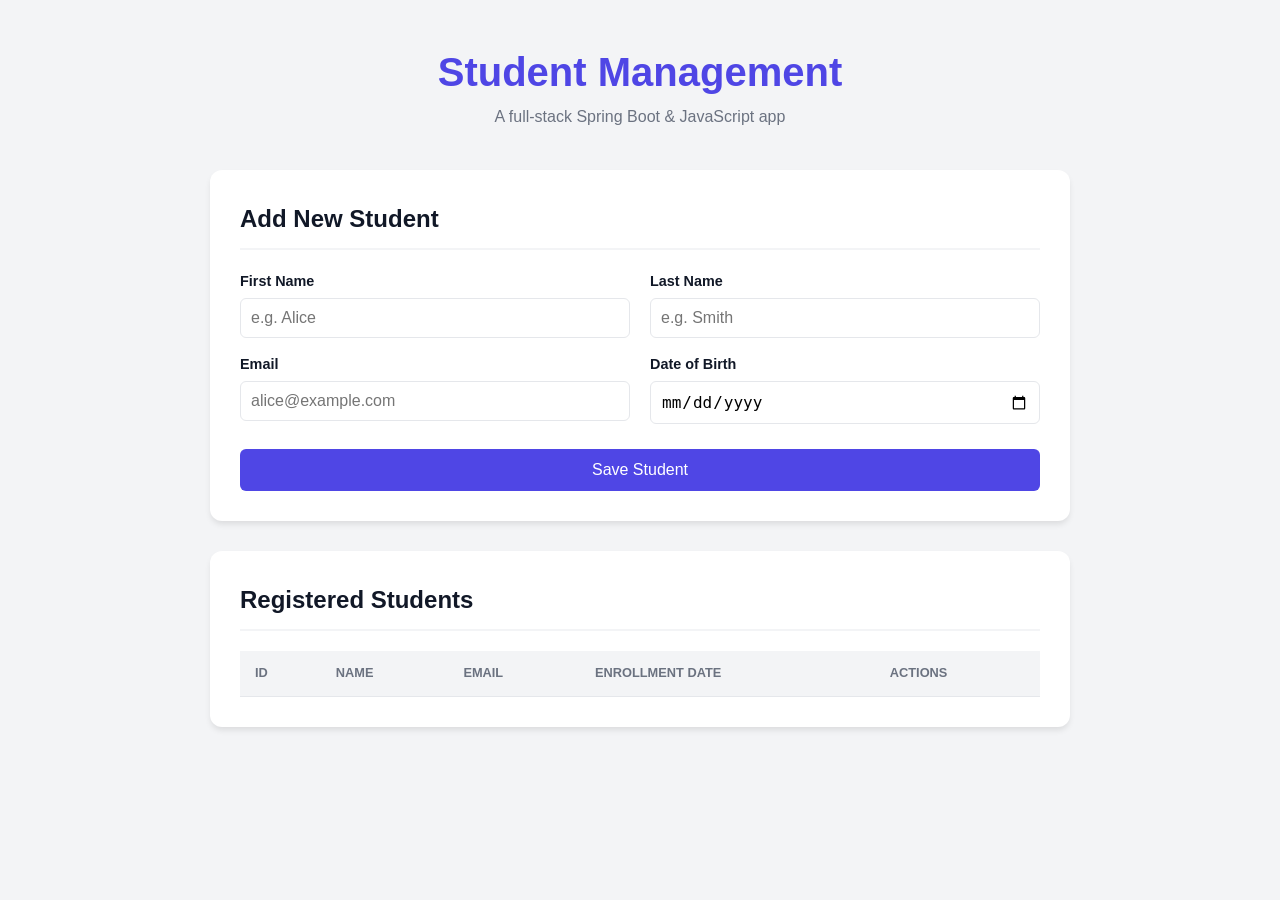
==== student-management/src/main/resources/static/index.html @ a3ceb311 "Initial commit: Student Management System with Spring Boot and MySQL" ====
<!DOCTYPE html>
<html lang="en">
<head>
    <meta charset="UTF-8">
    <meta name="viewport" content="width=device-width, initial-scale=1.0">
    <title>Student Management System</title>
    <link rel="stylesheet" href="style.css">
</head>
<body>

    <div class="container">
        <header>
            <h1>Student Management</h1>
            <p>A full-stack Spring Boot & JavaScript app</p>
        </header>

        <!-- Form Section -->
        <section class="card">
            <h2>Add New Student</h2>
            
            <!-- Error Box -->
            <div id="error-box" class="error-box hidden"></div>
            
            <form id="student-form">
                <div class="form-row">
                    <div class="form-group">
                        <label for="firstName">First Name</label>
                        <input type="text" id="firstName" placeholder="e.g. Alice">
                    </div>
                    <div class="form-group">
                        <label for="lastName">Last Name</label>
                        <input type="text" id="lastName" placeholder="e.g. Smith">
                    </div>
                </div>
                <div class="form-row">
                    <div class="form-group">
                        <label for="email">Email</label>
                        <input type="email" id="email" placeholder="alice@example.com">
                    </div>
                    <div class="form-group">
                        <label for="dateOfBirth">Date of Birth</label>
                        <input type="date" id="dateOfBirth">
                    </div>
                </div>
                <button type="submit" class="btn-primary">Save Student</button>
            </form>
        </section>

        <!-- Table Section -->
        <section class="card">
            <h2>Registered Students</h2>
            <table>
                <thead>
                    <tr>
                        <th>ID</th>
                        <th>Name</th>
                        <th>Email</th>
                        <th>Enrollment Date</th>
                        <th>Actions</th>
                    </tr>
                </thead>
                <tbody id="student-list">
                    <!-- Data will be inserted here by app.js -->
                </tbody>
            </table>
        </section>
    </div>

    <script src="app.js"></script>
</body>
</html>
---- student-management/src/main/resources/static/style.css ----
:root {
    --primary: #4F46E5;
    --primary-hover: #4338CA;
    --bg-color: #F3F4F6;
    --card-bg: #FFFFFF;
    --text-main: #111827;
    --text-muted: #6B7280;
    --border: #E5E7EB;
    --danger: #EF4444;
    --danger-hover: #DC2626;
}

* {
    box-sizing: border-box;
    margin: 0;
    padding: 0;
}

body {
    font-family: 'Segoe UI', Tahoma, Geneva, Verdana, sans-serif;
    background-color: var(--bg-color);
    color: var(--text-main);
    line-height: 1.6;
}

.container {
    max-width: 900px;
    margin: 40px auto;
    padding: 0 20px;
}

header {
    text-align: center;
    margin-bottom: 40px;
}

header h1 {
    color: var(--primary);
    font-size: 2.5rem;
}

header p {
    color: var(--text-muted);
}

.card {
    background: var(--card-bg);
    padding: 30px;
    border-radius: 12px;
    box-shadow: 0 4px 6px -1px rgba(0, 0, 0, 0.1);
    margin-bottom: 30px;
}

.card h2 {
    margin-bottom: 20px;
    font-size: 1.5rem;
    border-bottom: 2px solid var(--bg-color);
    padding-bottom: 10px;
}

.form-row {
    display: flex;
    gap: 20px;
    margin-bottom: 15px;
}

.form-group {
    flex: 1;
    display: flex;
    flex-direction: column;
}

.form-group label {
    font-size: 0.9rem;
    font-weight: 600;
    margin-bottom: 5px;
}

.form-group input {
    padding: 10px;
    border: 1px solid var(--border);
    border-radius: 6px;
    font-size: 1rem;
    outline: none;
    transition: border-color 0.2s;
}

.form-group input:focus {
    border-color: var(--primary);
}

.btn-primary {
    background-color: var(--primary);
    color: white;
    border: none;
    padding: 12px 24px;
    border-radius: 6px;
    font-size: 1rem;
    cursor: pointer;
    transition: background 0.2s;
    width: 100%;
    margin-top: 10px;
}

.btn-primary:hover {
    background-color: var(--primary-hover);
}

table {
    width: 100%;
    border-collapse: collapse;
}

th, td {
    padding: 12px 15px;
    text-align: left;
    border-bottom: 1px solid var(--border);
}

th {
    background-color: var(--bg-color);
    font-weight: 600;
    color: var(--text-muted);
    text-transform: uppercase;
    font-size: 0.8rem;
}

.btn-delete {
    background-color: var(--danger);
    color: white;
    border: none;
    padding: 6px 12px;
    border-radius: 4px;
    cursor: pointer;
    font-size: 0.85rem;
    transition: background 0.2s;
}

.btn-delete:hover {
    background-color: var(--danger-hover);
}

.error-box {
    background-color: #FEE2E2;
    border-left: 4px solid var(--danger);
    color: var(--danger);
    padding: 15px;
    border-radius: 6px;
    margin-bottom: 20px;
}

.error-box ul {
    margin-left: 20px;
}

.hidden {
    display: none;
}
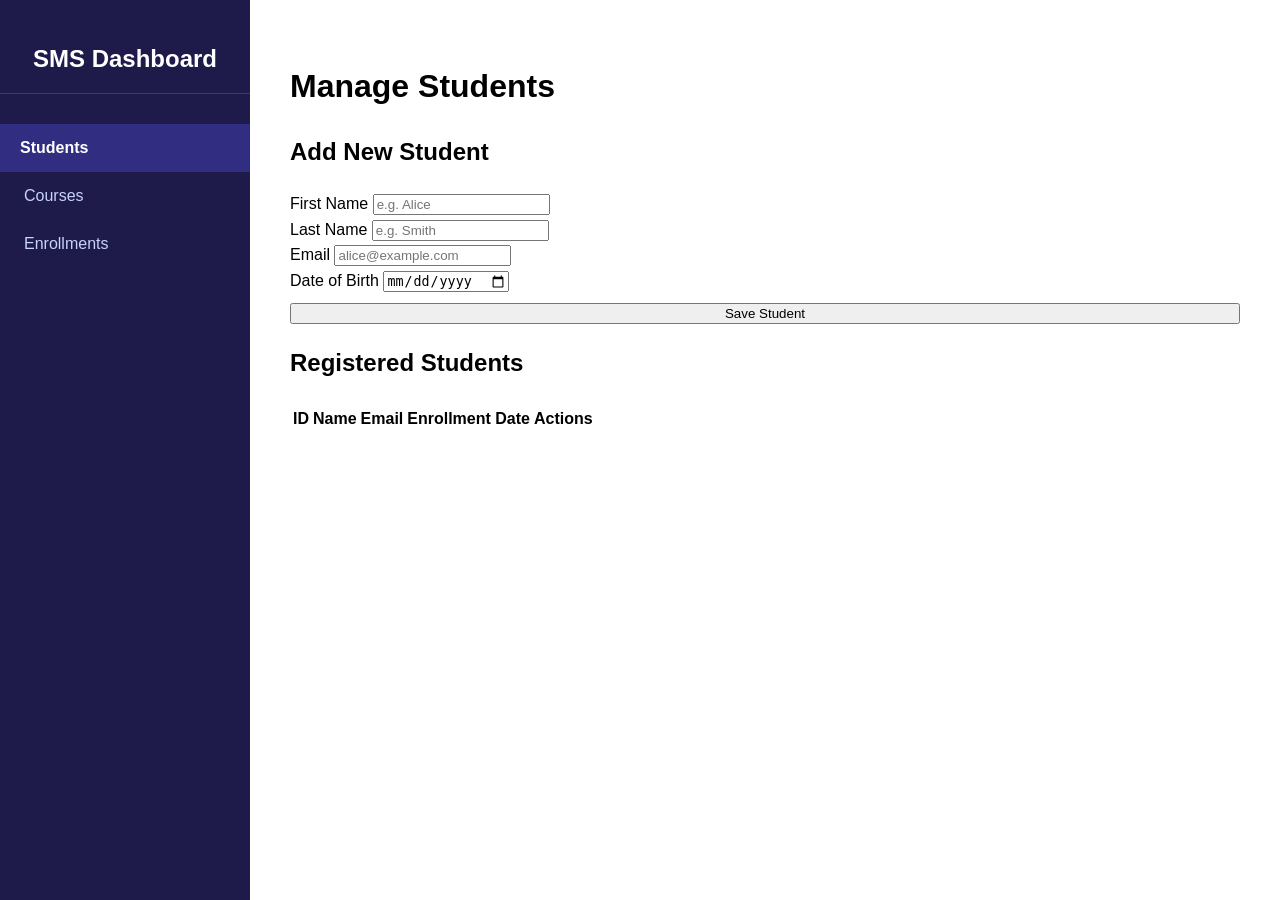
==== commit 1d4c7026: "Updated Student managment system" ====
--- a/student-management/src/main/resources/static/index.html
+++ b/student-management/src/main/resources/static/index.html
@@ -8,62 +8,157 @@
 </head>
 <body>
 
-    <div class="container">
-        <header>
-            <h1>Student Management</h1>
-            <p>A full-stack Spring Boot & JavaScript app</p>
-        </header>
+    <div class="app-layout">
+        <!-- Sidebar Navigation -->
+        <nav class="sidebar">
+            <h2>SMS Dashboard</h2>
+            <button class="nav-btn active" onclick="showPage('students-page', this)">Students</button>
+            <button class="nav-btn" onclick="showPage('courses-page', this)">Courses</button>
+            <button class="nav-btn" onclick="showPage('enrollments-page', this)">Enrollments</button>
+        </nav>
 
-        <!-- Form Section -->
-        <section class="card">
-            <h2>Add New Student</h2>
+        <!-- Main Content Area -->
+        <main class="content">
             
-            <!-- Error Box -->
-            <div id="error-box" class="error-box hidden"></div>
-            
-            <form id="student-form">
-                <div class="form-row">
-                    <div class="form-group">
-                        <label for="firstName">First Name</label>
-                        <input type="text" id="firstName" placeholder="e.g. Alice">
-                    </div>
-                    <div class="form-group">
-                        <label for="lastName">Last Name</label>
-                        <input type="text" id="lastName" placeholder="e.g. Smith">
-                    </div>
-                </div>
-                <div class="form-row">
-                    <div class="form-group">
-                        <label for="email">Email</label>
-                        <input type="email" id="email" placeholder="alice@example.com">
-                    </div>
-                    <div class="form-group">
-                        <label for="dateOfBirth">Date of Birth</label>
-                        <input type="date" id="dateOfBirth">
-                    </div>
-                </div>
-                <button type="submit" class="btn-primary">Save Student</button>
-            </form>
-        </section>
+            <!-- STUDENTS PAGE -->
+            <div id="students-page" class="page-section">
+                <h1>Manage Students</h1>
+                
+                <section class="card">
+                    <h2>Add New Student</h2>
+                    <div id="error-box" class="error-box hidden"></div>
+                    <form id="student-form">
+                        <div class="form-row">
+                            <div class="form-group">
+                                <label for="firstName">First Name</label>
+                                <input type="text" id="firstName" placeholder="e.g. Alice">
+                            </div>
+                            <div class="form-group">
+                                <label for="lastName">Last Name</label>
+                                <input type="text" id="lastName" placeholder="e.g. Smith">
+                            </div>
+                        </div>
+                        <div class="form-row">
+                            <div class="form-group">
+                                <label for="email">Email</label>
+                                <input type="email" id="email" placeholder="alice@example.com">
+                            </div>
+                            <div class="form-group">
+                                <label for="dateOfBirth">Date of Birth</label>
+                                <input type="date" id="dateOfBirth">
+                            </div>
+                        </div>
+                        <div style="display: flex; gap: 10px; margin-top: 10px;">
+                            <button type="submit" id="submit-btn" class="btn-primary" style="flex: 2;">Save Student</button>
+                            <button type="button" id="cancel-btn" class="btn-delete" style="flex: 1; display: none;" onclick="resetForm()">Cancel</button>
+                        </div>
+                    </form>
+                </section>
 
-        <!-- Table Section -->
-        <section class="card">
-            <h2>Registered Students</h2>
-            <table>
-                <thead>
-                    <tr>
-                        <th>ID</th>
-                        <th>Name</th>
-                        <th>Email</th>
-                        <th>Enrollment Date</th>
-                        <th>Actions</th>
-                    </tr>
-                </thead>
-                <tbody id="student-list">
-                    <!-- Data will be inserted here by app.js -->
-                </tbody>
-            </table>
-        </section>
+                <section class="card">
+                    <h2>Registered Students</h2>
+                    <table>
+                        <thead>
+                            <tr>
+                                <th>ID</th>
+                                <th>Name</th>
+                                <th>Email</th>
+                                <th>Enrollment Date</th>
+                                <th>Actions</th>
+                            </tr>
+                        </thead>
+                        <tbody id="student-list"></tbody>
+                    </table>
+                </section>
+            </div>
+
+            <!-- COURSES PAGE -->
+            <div id="courses-page" class="page-section hidden">
+                <h1>Manage Courses</h1>
+                
+                <section class="card">
+                    <h2>Add New Course</h2>
+                    <div id="course-error-box" class="error-box hidden"></div>
+                    <form id="course-form">
+                        <div class="form-row">
+                            <div class="form-group">
+                                <label for="courseCode">Course Code</label>
+                                <input type="text" id="courseCode" placeholder="e.g. CS101">
+                            </div>
+                            <div class="form-group">
+                                <label for="courseTitle">Course Title</label>
+                                <input type="text" id="courseTitle" placeholder="e.g. Intro to Programming">
+                            </div>
+                            <div class="form-group">
+                                <label for="courseCredits">Credits</label>
+                                <input type="number" id="courseCredits" placeholder="e.g. 3" min="1">
+                            </div>
+                        </div>
+                        <button type="submit" class="btn-primary">Add Course</button>
+                    </form>
+                </section>
+
+                <section class="card">
+                    <h2>Available Courses</h2>
+                    <table>
+                        <thead>
+                            <tr>
+                                <th>ID</th>
+                                <th>Code</th>
+                                <th>Title</th>
+                                <th>Credits</th>
+                                <th>Actions</th>
+                            </tr>
+                        </thead>
+                        <tbody id="course-list"></tbody>
+                    </table>
+                </section>
+            </div>
+
+            <!-- ENROLLMENTS PAGE -->
+            <div id="enrollments-page" class="page-section hidden">
+                <h1>Manage Enrollments</h1>
+                
+                <section class="card">
+                    <h2>Enroll Student in Course</h2>
+                    <div id="enrollment-error-box" class="error-box hidden"></div>
+                    <form id="enrollment-form">
+                        <div class="form-row">
+                            <div class="form-group">
+                                <label for="enrollStudent">Select Student</label>
+                                <select id="enrollStudent" required>
+                                    <option value="">-- Choose a Student --</option>
+                                </select>
+                            </div>
+                            <div class="form-group">
+                                <label for="enrollCourse">Select Course</label>
+                                <select id="enrollCourse" required>
+                                    <option value="">-- Choose a Course --</option>
+                                </select>
+                            </div>
+                        </div>
+                        <button type="submit" class="btn-primary">Enroll Student</button>
+                    </form>
+                </section>
+
+                <section class="card">
+                    <h2>Current Enrollments</h2>
+                    <table>
+                        <thead>
+                            <tr>
+                                <th>ID</th>
+                                <th>Student Name</th>
+                                <th>Course</th>
+                                <th>Enrollment Date</th>
+                                <th>Actions</th>
+                            </tr>
+                        </thead>
+                        <tbody id="enrollment-list"></tbody>
+                    </table>
+                </section>
+            </div>
+
+        </main>
     </div>
 
     <script src="app.js"></script>
--- a/student-management/src/main/resources/static/style.css
+++ b/student-management/src/main/resources/static/style.css
@@ -1,158 +1,73 @@
-:root {
-    --primary: #4F46E5;
-    --primary-hover: #4338CA;
-    --bg-color: #F3F4F6;
-    --card-bg: #FFFFFF;
-    --text-main: #111827;
-    --text-muted: #6B7280;
-    --border: #E5E7EB;
-    --danger: #EF4444;
-    --danger-hover: #DC2626;
-}
-
-* {
-    box-sizing: border-box;
-    margin: 0;
-    padding: 0;
-}
-
+/* --- NEW DASHBOARD LAYOUT --- */
 body {
     font-family: 'Segoe UI', Tahoma, Geneva, Verdana, sans-serif;
     background-color: var(--bg-color);
     color: var(--text-main);
     line-height: 1.6;
+    margin: 0;
+    padding: 0;
 }
 
-.container {
-    max-width: 900px;
-    margin: 40px auto;
-    padding: 0 20px;
+.app-layout {
+    display: flex;
+    min-height: 100vh;
 }
 
-header {
-    text-align: center;
-    margin-bottom: 40px;
-}
-
-header h1 {
-    color: var(--primary);
-    font-size: 2.5rem;
-}
-
-header p {
-    color: var(--text-muted);
-}
-
-.card {
-    background: var(--card-bg);
-    padding: 30px;
-    border-radius: 12px;
-    box-shadow: 0 4px 6px -1px rgba(0, 0, 0, 0.1);
-    margin-bottom: 30px;
-}
-
-.card h2 {
-    margin-bottom: 20px;
-    font-size: 1.5rem;
-    border-bottom: 2px solid var(--bg-color);
-    padding-bottom: 10px;
-}
-
-.form-row {
-    display: flex;
-    gap: 20px;
-    margin-bottom: 15px;
-}
-
-.form-group {
-    flex: 1;
+.sidebar {
+    width: 250px;
+    background-color: #1E1B4B; /* Dark indigo */
+    color: white;
+    padding: 20px 0;
     display: flex;
     flex-direction: column;
 }
 
-.form-group label {
-    font-size: 0.9rem;
-    font-weight: 600;
-    margin-bottom: 5px;
+.sidebar h2 {
+    text-align: center;
+    margin-bottom: 30px;
+    font-size: 1.5rem;
+    color: white;
+    border-bottom: 1px solid #3730A3;
+    padding-bottom: 15px;
 }
 
-.form-group input {
-    padding: 10px;
-    border: 1px solid var(--border);
-    border-radius: 6px;
+.nav-btn {
+    background: none;
+    border: none;
+    color: #C7D2FE;
+    padding: 15px 20px;
+    text-align: left;
     font-size: 1rem;
-    outline: none;
-    transition: border-color 0.2s;
+    cursor: pointer;
+    transition: all 0.2s;
+    border-left: 4px solid transparent;
 }
 
-.form-group input:focus {
-    border-color: var(--primary);
+.nav-btn:hover {
+    background-color: #312E81;
+    color: white;
 }
 
-.btn-primary {
-    background-color: var(--primary);
+.nav-btn.active {
+    background-color: #312E81;
     color: white;
-    border: none;
-    padding: 12px 24px;
-    border-radius: 6px;
-    font-size: 1rem;
-    cursor: pointer;
-    transition: background 0.2s;
-    width: 100%;
-    margin-top: 10px;
+    border-left: 4px solid var(--primary);
+    font-weight: bold;
 }
 
-.btn-primary:hover {
-    background-color: var(--primary-hover);
+.content {
+    flex: 1;
+    padding: 40px;
+    max-width: 1000px;
 }
 
-table {
-    width: 100%;
-    border-collapse: collapse;
-}
-
-th, td {
-    padding: 12px 15px;
-    text-align: left;
-    border-bottom: 1px solid var(--border);
-}
-
-th {
-    background-color: var(--bg-color);
-    font-weight: 600;
-    color: var(--text-muted);
-    text-transform: uppercase;
-    font-size: 0.8rem;
-}
-
-.btn-delete {
-    background-color: var(--danger);
-    color: white;
-    border: none;
-    padding: 6px 12px;
-    border-radius: 4px;
-    cursor: pointer;
-    font-size: 0.85rem;
-    transition: background 0.2s;
-}
-
-.btn-delete:hover {
-    background-color: var(--danger-hover);
-}
-
-.error-box {
-    background-color: #FEE2E2;
-    border-left: 4px solid var(--danger);
-    color: var(--danger);
-    padding: 15px;
-    border-radius: 6px;
+.page-section h1 {
+    color: var(--primary);
     margin-bottom: 20px;
 }
 
-.error-box ul {
-    margin-left: 20px;
+.hidden {
+    display: none !important;
 }
 
-.hidden {
-    display: none;
-}+/* Keep your existing .card, .form-row, table, etc. below this */
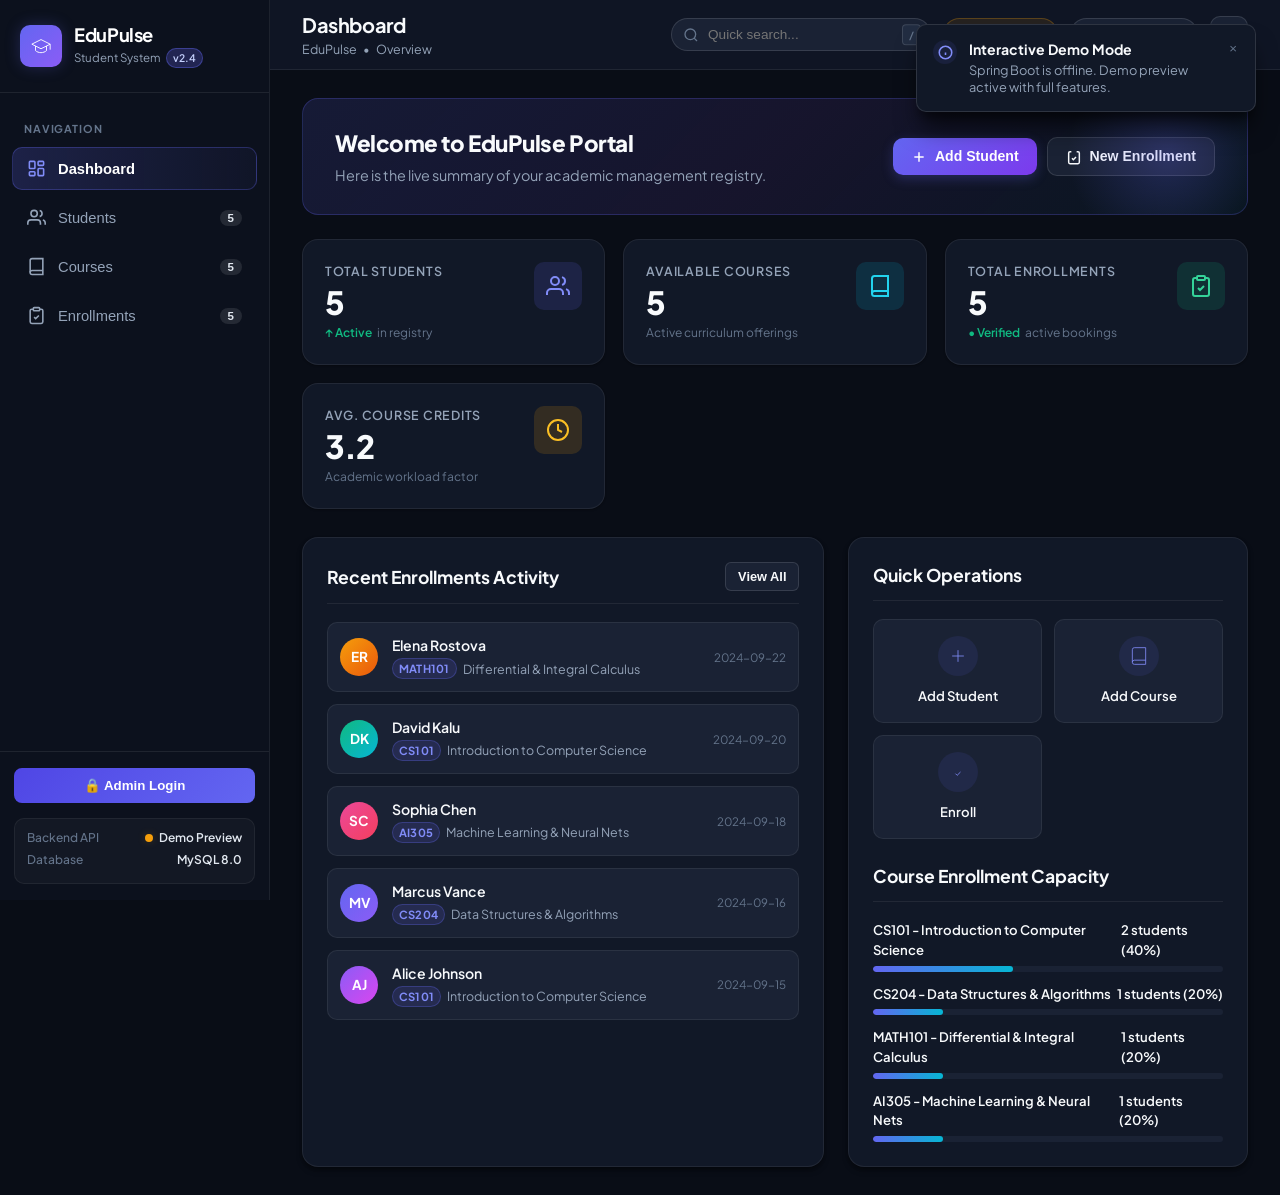
==== commit e7854e26: "admin" ====
--- a/student-management/src/main/resources/static/index.html
+++ b/student-management/src/main/resources/static/index.html
@@ -1,166 +1,682 @@
 <!DOCTYPE html>
-<html lang="en">
+<html lang="en" data-theme="dark">
 <head>
     <meta charset="UTF-8">
     <meta name="viewport" content="width=device-width, initial-scale=1.0">
-    <title>Student Management System</title>
+    <title>EduPulse | Modern Student Management Dashboard</title>
+    <meta name="description" content="A comprehensive, interactive student, course, and enrollment management system with real-time analytics, filtering, and responsive design.">
+    <link rel="preconnect" href="https://fonts.googleapis.com">
+    <link rel="preconnect" href="https://fonts.gstatic.com" crossorigin>
+    <link href="https://fonts.googleapis.com/css2?family=Plus+Jakarta+Sans:wght@400;500;600;700;800&display=swap" rel="stylesheet">
     <link rel="stylesheet" href="style.css">
 </head>
 <body>
 
     <div class="app-layout">
+        <div id="sidebar-overlay" class="sidebar-overlay" onclick="toggleMobileSidebar(false)"></div>
+
         <!-- Sidebar Navigation -->
-        <nav class="sidebar">
-            <h2>SMS Dashboard</h2>
-            <button class="nav-btn active" onclick="showPage('students-page', this)">Students</button>
-            <button class="nav-btn" onclick="showPage('courses-page', this)">Courses</button>
-            <button class="nav-btn" onclick="showPage('enrollments-page', this)">Enrollments</button>
-        </nav>
-
-        <!-- Main Content Area -->
-        <main class="content">
-            
-            <!-- STUDENTS PAGE -->
-            <div id="students-page" class="page-section">
-                <h1>Manage Students</h1>
+        <aside class="sidebar" id="app-sidebar">
+            <div class="sidebar-header">
+                <div class="brand-icon-wrapper">
+                    <svg viewBox="0 0 24 24" fill="none" stroke="currentColor">
+                        <path d="M22 10v6M2 10l10-5 10 5-10 5z"/>
+                        <path d="M6 12v5c3 3 9 3 12 0v-5"/>
+                    </svg>
+                </div>
+                <div class="brand-details">
+                    <span class="brand-title">EduPulse</span>
+                    <span class="brand-subtitle">
+                        Student System
+                        <span class="version-pill">v2.4</span>
+                    </span>
+                </div>
+            </div>
+
+            <nav class="sidebar-nav">
+                <span class="nav-section-title">Navigation</span>
                 
-                <section class="card">
-                    <h2>Add New Student</h2>
-                    <div id="error-box" class="error-box hidden"></div>
-                    <form id="student-form">
-                        <div class="form-row">
-                            <div class="form-group">
-                                <label for="firstName">First Name</label>
-                                <input type="text" id="firstName" placeholder="e.g. Alice">
-                            </div>
-                            <div class="form-group">
-                                <label for="lastName">Last Name</label>
-                                <input type="text" id="lastName" placeholder="e.g. Smith">
-                            </div>
-                        </div>
-                        <div class="form-row">
-                            <div class="form-group">
-                                <label for="email">Email</label>
-                                <input type="email" id="email" placeholder="alice@example.com">
-                            </div>
-                            <div class="form-group">
-                                <label for="dateOfBirth">Date of Birth</label>
-                                <input type="date" id="dateOfBirth">
-                            </div>
-                        </div>
-                        <div style="display: flex; gap: 10px; margin-top: 10px;">
-                            <button type="submit" id="submit-btn" class="btn-primary" style="flex: 2;">Save Student</button>
-                            <button type="button" id="cancel-btn" class="btn-delete" style="flex: 1; display: none;" onclick="resetForm()">Cancel</button>
-                        </div>
-                    </form>
+                <button class="nav-btn active" id="nav-dashboard-btn" onclick="navigateTo('dashboard-page', this)">
+                    <svg viewBox="0 0 24 24" fill="none" stroke="currentColor">
+                        <rect x="3" y="3" width="7" height="9" rx="1"/>
+                        <rect x="14" y="3" width="7" height="5" rx="1"/>
+                        <rect x="14" y="12" width="7" height="9" rx="1"/>
+                        <rect x="3" y="16" width="7" height="5" rx="1"/>
+                    </svg>
+                    <span>Dashboard</span>
+                </button>
+
+                <button class="nav-btn" id="nav-students-btn" onclick="navigateTo('students-page', this)">
+                    <svg viewBox="0 0 24 24" fill="none" stroke="currentColor">
+                        <path d="M17 21v-2a4 4 0 0 0-4-4H5a4 4 0 0 0-4 4v2"/>
+                        <circle cx="9" cy="7" r="4"/>
+                        <path d="M23 21v-2a4 4 0 0 0-3-3.87"/>
+                        <path d="M16 3.13a4 4 0 0 1 0 7.75"/>
+                    </svg>
+                    <span>Students</span>
+                    <span class="nav-badge" id="nav-student-count">0</span>
+                </button>
+
+                <button class="nav-btn" id="nav-courses-btn" onclick="navigateTo('courses-page', this)">
+                    <svg viewBox="0 0 24 24" fill="none" stroke="currentColor">
+                        <path d="M4 19.5A2.5 2.5 0 0 1 6.5 17H20"/>
+                        <path d="M6.5 2H20v20H6.5A2.5 2.5 0 0 1 4 19.5v-15A2.5 2.5 0 0 1 6.5 2z"/>
+                    </svg>
+                    <span>Courses</span>
+                    <span class="nav-badge" id="nav-course-count">0</span>
+                </button>
+
+                <button class="nav-btn" id="nav-enrollments-btn" onclick="navigateTo('enrollments-page', this)">
+                    <svg viewBox="0 0 24 24" fill="none" stroke="currentColor">
+                        <path d="M16 4h2a2 2 0 0 1 2 2v14a2 2 0 0 1-2 2H6a2 2 0 0 1-2-2V6a2 2 0 0 1 2-2h2"/>
+                        <rect x="8" y="2" width="8" height="4" rx="1" ry="1"/>
+                        <path d="m9 14 2 2 4-4"/>
+                    </svg>
+                    <span>Enrollments</span>
+                    <span class="nav-badge" id="nav-enroll-count">0</span>
+                </button>
+            </nav>
+
+            <!-- Sidebar Footer Status -->
+            <div class="sidebar-footer" style="margin-top: auto;">
+                
+                <!-- ADMIN LOGIN BUTTON -->
+                <button id="auth-btn" onclick="toggleLogin()" style="width: 100%; margin-bottom: 15px; padding: 10px; background-color: #4F46E5; color: white; border: none; border-radius: 8px; cursor: pointer; font-weight: bold; display: flex; align-items: center; justify-content: center; gap: 8px;">
+                    🔒 Admin Login
+                </button>
+
+                <div class="system-status-box">
+                    <div class="status-row">
+                        <span class="status-label">Backend API</span>
+                        <span class="status-val" id="sidebar-api-status">
+                            <span class="status-pulse-dot" id="sidebar-pulse-dot"></span>
+                            <span id="sidebar-status-text">Checking...</span>
+                        </span>
+                    </div>
+                    <div class="status-row">
+                        <span class="status-label">Database</span>
+                        <span class="status-val" id="sidebar-db-status">MySQL 8.0</span>
+                    </div>
+                </div>
+            </div>
+        </aside>
+
+        <!-- Main Wrapper -->
+        <div class="main-wrapper">
+            <header class="top-header">
+                <div class="header-left">
+                    <button class="mobile-menu-btn" id="mobile-toggle-btn" onclick="toggleMobileSidebar()" aria-label="Toggle navigation">
+                        <svg viewBox="0 0 24 24" fill="none" stroke="currentColor" width="20" height="20" stroke-width="2">
+                            <line x1="3" y1="12" x2="21" y2="12"></line>
+                            <line x1="3" y1="6" x2="21" y2="6"></line>
+                            <line x1="3" y1="18" x2="21" y2="18"></line>
+                        </svg>
+                    </button>
+                    <div class="header-title-box">
+                        <h1 id="page-title">Dashboard</h1>
+                        <div class="header-breadcrumbs">
+                            <span>EduPulse</span> &bull; <span id="breadcrumb-current">Overview</span>
+                        </div>
+                    </div>
+                </div>
+
+                <div class="header-right">
+                    <div class="quick-search-box">
+                        <svg viewBox="0 0 24 24" fill="none" stroke="currentColor" stroke-width="2">
+                            <circle cx="11" cy="11" r="8"></circle>
+                            <line x1="21" y1="21" x2="16.65" y2="16.65"></line>
+                        </svg>
+                        <input type="text" id="global-search-input" class="quick-search-input" placeholder="Quick search..." oninput="handleGlobalSearch(this.value)">
+                        <span class="search-shortcut-pill">/</span>
+                    </div>
+
+                    <div class="mode-badge" id="api-status-badge" onclick="toggleConnectionMode()" title="Click to test connection or toggle Demo Mode">
+                        <span class="status-pulse-dot" id="header-pulse-dot"></span>
+                        <span id="api-mode-text">Checking API...</span>
+                    </div>
+
+                    <div class="role-badge guest" id="header-role-badge" onclick="toggleLogin()" title="Click to manage Admin Authentication">
+                        <span id="header-role-icon">🔒</span>
+                        <span id="header-role-text">Guest Mode</span>
+                    </div>
+
+                    <button class="icon-btn" id="theme-toggle-btn" onclick="toggleTheme()" title="Toggle Light/Dark Theme" aria-label="Toggle theme">
+                        <svg id="theme-sun-icon" viewBox="0 0 24 24" fill="none" stroke="currentColor" width="18" height="18" stroke-width="2">
+                            <circle cx="12" cy="12" r="5"></circle>
+                            <line x1="12" y1="1" x2="12" y2="3"></line>
+                            <line x1="12" y1="21" x2="12" y2="23"></line>
+                            <line x1="4.22" y1="4.22" x2="5.64" y2="5.64"></line>
+                            <line x1="18.36" y1="18.36" x2="19.78" y2="19.78"></line>
+                            <line x1="1" y1="12" x2="3" y2="12"></line>
+                            <line x1="21" y1="12" x2="23" y2="12"></line>
+                            <line x1="4.22" y1="19.78" x2="5.64" y2="18.36"></line>
+                            <line x1="18.36" y1="5.64" x2="19.78" y2="4.22"></line>
+                        </svg>
+                        <svg id="theme-moon-icon" style="display:none;" viewBox="0 0 24 24" fill="none" stroke="currentColor" width="18" height="18" stroke-width="2">
+                            <path d="M21 12.79A9 9 0 1 1 11.21 3 7 7 0 0 0 21 12.79z"></path>
+                        </svg>
+                    </button>
+                </div>
+            </header>
+
+            <main class="content-body">
+                <section id="dashboard-page" class="page-section">
+                    <div class="welcome-banner">
+                        <div class="welcome-text">
+                            <h3>Welcome to EduPulse Portal</h3>
+                            <p>Here is the live summary of your academic management registry.</p>
+                        </div>
+                        <div class="page-actions-group">
+                            <button class="btn btn-primary" onclick="openStudentModal()">
+                                <svg viewBox="0 0 24 24" fill="none" stroke="currentColor"><line x1="12" y1="5" x2="12" y2="19"></line><line x1="5" y1="12" x2="19" y2="12"></line></svg>
+                                Add Student
+                            </button>
+                            <button class="btn btn-secondary" onclick="openEnrollmentModal()">
+                                <svg viewBox="0 0 24 24" fill="none" stroke="currentColor"><path d="m9 14 2 2 4-4"/><path d="M16 4h2a2 2 0 0 1 2 2v14a2 2 0 0 1-2 2H6a2 2 0 0 1-2-2V6a2 2 0 0 1 2-2h2"/></svg>
+                                New Enrollment
+                            </button>
+                        </div>
+                    </div>
+
+                    <div class="stats-grid">
+                        <div class="stat-card">
+                            <div class="stat-info">
+                                <span class="stat-label">Total Students</span>
+                                <span class="stat-value" id="stat-total-students">0</span>
+                                <span class="stat-meta"><span class="stat-badge-trend">&uarr; Active</span> in registry</span>
+                            </div>
+                            <div class="stat-icon students">
+                                <svg viewBox="0 0 24 24" fill="none" stroke="currentColor"><path d="M17 21v-2a4 4 0 0 0-4-4H5a4 4 0 0 0-4 4v2"/><circle cx="9" cy="7" r="4"/><path d="M23 21v-2a4 4 0 0 0-3-3.87"/><path d="M16 3.13a4 4 0 0 1 0 7.75"/></svg>
+                            </div>
+                        </div>
+
+                        <div class="stat-card">
+                            <div class="stat-info">
+                                <span class="stat-label">Available Courses</span>
+                                <span class="stat-value" id="stat-total-courses">0</span>
+                                <span class="stat-meta">Active curriculum offerings</span>
+                            </div>
+                            <div class="stat-icon courses">
+                                <svg viewBox="0 0 24 24" fill="none" stroke="currentColor"><path d="M4 19.5A2.5 2.5 0 0 1 6.5 17H20"/><path d="M6.5 2H20v20H6.5A2.5 2.5 0 0 1 4 19.5v-15A2.5 2.5 0 0 1 6.5 2z"/></svg>
+                            </div>
+                        </div>
+
+                        <div class="stat-card">
+                            <div class="stat-info">
+                                <span class="stat-label">Total Enrollments</span>
+                                <span class="stat-value" id="stat-total-enrollments">0</span>
+                                <span class="stat-meta"><span class="stat-badge-trend">&bull; Verified</span> active bookings</span>
+                            </div>
+                            <div class="stat-icon enrollments">
+                                <svg viewBox="0 0 24 24" fill="none" stroke="currentColor"><path d="M16 4h2a2 2 0 0 1 2 2v14a2 2 0 0 1-2 2H6a2 2 0 0 1-2-2V6a2 2 0 0 1 2-2h2"/><rect x="8" y="2" width="8" height="4" rx="1" ry="1"/><path d="m9 14 2 2 4-4"/></svg>
+                            </div>
+                        </div>
+
+                        <div class="stat-card">
+                            <div class="stat-info">
+                                <span class="stat-label">Avg. Course Credits</span>
+                                <span class="stat-value" id="stat-avg-credits">0.0</span>
+                                <span class="stat-meta">Academic workload factor</span>
+                            </div>
+                            <div class="stat-icon credits">
+                                <svg viewBox="0 0 24 24" fill="none" stroke="currentColor"><circle cx="12" cy="12" r="10"/><path d="M12 6v6l4 2"/></svg>
+                            </div>
+                        </div>
+                    </div>
+
+                    <div class="dashboard-columns">
+                        <div class="card">
+                            <div class="section-card-title">
+                                <span>Recent Enrollments Activity</span>
+                                <button class="btn btn-secondary btn-sm" onclick="navigateTo('enrollments-page', document.getElementById('nav-enrollments-btn'))">View All</button>
+                            </div>
+                            <div class="activity-list" id="dashboard-recent-enrollments"></div>
+                        </div>
+
+                        <div class="card">
+                            <div class="section-card-title">
+                                <span>Quick Operations</span>
+                            </div>
+                            <div class="quick-actions-grid">
+                                <div class="quick-action-tile" onclick="openStudentModal()">
+                                    <div class="quick-action-icon">
+                                        <svg viewBox="0 0 24 24" fill="none" stroke="currentColor"><line x1="12" y1="5" x2="12" y2="19"></line><line x1="5" y1="12" x2="19" y2="12"></line></svg>
+                                    </div>
+                                    <span class="quick-action-name">Add Student</span>
+                                </div>
+
+                                <div class="quick-action-tile" onclick="openCourseModal()">
+                                    <div class="quick-action-icon">
+                                        <svg viewBox="0 0 24 24" fill="none" stroke="currentColor"><path d="M4 19.5A2.5 2.5 0 0 1 6.5 17H20"/><path d="M6.5 2H20v20H6.5A2.5 2.5 0 0 1 4 19.5v-15A2.5 2.5 0 0 1 6.5 2z"/></svg>
+                                    </div>
+                                    <span class="quick-action-name">Add Course</span>
+                                </div>
+
+                                <div class="quick-action-tile" onclick="openEnrollmentModal()">
+                                    <div class="quick-action-icon">
+                                        <svg viewBox="0 0 24 24" fill="none" stroke="currentColor"><path d="m9 14 2 2 4-4"/></svg>
+                                    </div>
+                                    <span class="quick-action-name">Enroll</span>
+                                </div>
+                            </div>
+
+                            <div class="section-card-title" style="margin-top: 24px;">
+                                <span>Course Enrollment Capacity</span>
+                            </div>
+                            <div class="course-dist-list" id="dashboard-course-distribution"></div>
+                        </div>
+                    </div>
                 </section>
 
-                <section class="card">
-                    <h2>Registered Students</h2>
-                    <table>
-                        <thead>
-                            <tr>
-                                <th>ID</th>
-                                <th>Name</th>
-                                <th>Email</th>
-                                <th>Enrollment Date</th>
-                                <th>Actions</th>
-                            </tr>
-                        </thead>
-                        <tbody id="student-list"></tbody>
-                    </table>
+                <section id="students-page" class="page-section hidden">
+                    <div class="page-header-row">
+                        <div class="page-header-text">
+                            <h2>Students Directory</h2>
+                            <p>Manage, register, and update student demographic records</p>
+                        </div>
+                        <div class="page-actions-group">
+                            <button class="btn btn-primary" onclick="openStudentModal()">
+                                <svg viewBox="0 0 24 24" fill="none" stroke="currentColor"><line x1="12" y1="5" x2="12" y2="19"></line><line x1="5" y1="12" x2="19" y2="12"></line></svg>
+                                Add Student
+                            </button>
+                            <button class="btn btn-secondary" onclick="exportStudentsToCSV()">
+                                <svg viewBox="0 0 24 24" fill="none" stroke="currentColor"><path d="M21 15v4a2 2 0 0 1-2 2H5a2 2 0 0 1-2-2v-4"/><polyline points="7 10 12 15 17 10"/><line x1="12" y1="15" x2="12" y2="3"/></svg>
+                                Export CSV
+                            </button>
+                            <button class="btn btn-secondary" onclick="loadStudents(true)" title="Refresh list">
+                                <svg viewBox="0 0 24 24" fill="none" stroke="currentColor"><path d="M21.5 2v6h-6M21.34 15.57a10 10 0 1 1-.57-8.38l5.67-5.67"/></svg>
+                            </button>
+                        </div>
+                    </div>
+
+                    <div class="toolbar-card">
+                        <div class="toolbar-left">
+                            <div class="search-input-wrapper">
+                                <svg viewBox="0 0 24 24" fill="none" stroke="currentColor"><circle cx="11" cy="11" r="8"></circle><line x1="21" y1="21" x2="16.65" y2="16.65"></line></svg>
+                                <input type="text" id="student-search-input" placeholder="Search by name, email, or ID..." oninput="filterStudents()">
+                                <button class="clear-search-btn" id="student-clear-btn" onclick="clearStudentSearch()">&times;</button>
+                            </div>
+                        </div>
+                        <div class="toolbar-right">
+                            <span class="status-label" id="student-results-count">Loading students...</span>
+                        </div>
+                    </div>
+
+                    <div class="table-card">
+                        <div class="table-responsive">
+                            <table id="students-table">
+                                <thead>
+                                    <tr>
+                                        <th class="sortable" onclick="sortStudents('id')">ID <span class="sort-icon" id="sort-student-id">⇅</span></th>
+                                        <th class="sortable" onclick="sortStudents('name')">Student Name <span class="sort-icon" id="sort-student-name">⇅</span></th>
+                                        <th class="sortable" onclick="sortStudents('email')">Email Address <span class="sort-icon" id="sort-student-email">⇅</span></th>
+                                        <th class="sortable" onclick="sortStudents('dob')">Date of Birth <span class="sort-icon" id="sort-student-dob">⇅</span></th>
+                                        <th class="sortable" onclick="sortStudents('date')">Enrollment Date <span class="sort-icon" id="sort-student-date">⇅</span></th>
+                                        <th style="text-align: right;">Actions</th>
+                                    </tr>
+                                </thead>
+                                <tbody id="student-list"></tbody>
+                            </table>
+                        </div>
+                        <div id="student-empty-state" class="empty-state" style="display: none;">
+                            <div class="empty-state-icon">
+                                <svg viewBox="0 0 24 24" fill="none" stroke="currentColor"><path d="M17 21v-2a4 4 0 0 0-4-4H5a4 4 0 0 0-4 4v2"/><circle cx="9" cy="7" r="4"/></svg>
+                            </div>
+                            <h3>No Students Found</h3>
+                            <p>No student records match your query or none have been enrolled yet.</p>
+                            <button class="btn btn-primary btn-sm" onclick="openStudentModal()">Add First Student</button>
+                        </div>
+                    </div>
                 </section>
-            </div>
-
-            <!-- COURSES PAGE -->
-            <div id="courses-page" class="page-section hidden">
-                <h1>Manage Courses</h1>
-                
-                <section class="card">
-                    <h2>Add New Course</h2>
-                    <div id="course-error-box" class="error-box hidden"></div>
-                    <form id="course-form">
-                        <div class="form-row">
-                            <div class="form-group">
-                                <label for="courseCode">Course Code</label>
-                                <input type="text" id="courseCode" placeholder="e.g. CS101">
-                            </div>
-                            <div class="form-group">
-                                <label for="courseTitle">Course Title</label>
-                                <input type="text" id="courseTitle" placeholder="e.g. Intro to Programming">
-                            </div>
-                            <div class="form-group">
-                                <label for="courseCredits">Credits</label>
-                                <input type="number" id="courseCredits" placeholder="e.g. 3" min="1">
-                            </div>
-                        </div>
-                        <button type="submit" class="btn-primary">Add Course</button>
-                    </form>
+
+                <section id="courses-page" class="page-section hidden">
+                    <div class="page-header-row">
+                        <div class="page-header-text">
+                            <h2>Curriculum & Courses</h2>
+                            <p>Manage academic course listings, credit values, and active departments</p>
+                        </div>
+                        <div class="page-actions-group">
+                            <button class="btn btn-primary" onclick="openCourseModal()">
+                                <svg viewBox="0 0 24 24" fill="none" stroke="currentColor"><line x1="12" y1="5" x2="12" y2="19"></line><line x1="5" y1="12" x2="19" y2="12"></line></svg>
+                                Add Course
+                            </button>
+                            <button class="btn btn-secondary" onclick="exportCoursesToCSV()">
+                                <svg viewBox="0 0 24 24" fill="none" stroke="currentColor"><path d="M21 15v4a2 2 0 0 1-2 2H5a2 2 0 0 1-2-2v-4"/><polyline points="7 10 12 15 17 10"/><line x1="12" y1="15" x2="12" y2="3"/></svg>
+                                Export CSV
+                            </button>
+                            <button class="btn btn-secondary" onclick="loadCourses(true)" title="Refresh list">
+                                <svg viewBox="0 0 24 24" fill="none" stroke="currentColor"><path d="M21.5 2v6h-6M21.34 15.57a10 10 0 1 1-.57-8.38l5.67-5.67"/></svg>
+                            </button>
+                        </div>
+                    </div>
+
+                    <div class="toolbar-card">
+                        <div class="toolbar-left">
+                            <div class="search-input-wrapper">
+                                <svg viewBox="0 0 24 24" fill="none" stroke="currentColor"><circle cx="11" cy="11" r="8"></circle><line x1="21" y1="21" x2="16.65" y2="16.65"></line></svg>
+                                <input type="text" id="course-search-input" placeholder="Search by code or title..." oninput="filterCourses()">
+                                <button class="clear-search-btn" id="course-clear-btn" onclick="clearCourseSearch()">&times;</button>
+                            </div>
+
+                            <select id="course-credit-filter" class="filter-select" onchange="filterCourses()">
+                                <option value="all">All Credits</option>
+                                <option value="1">1 Credit</option>
+                                <option value="2">2 Credits</option>
+                                <option value="3">3 Credits</option>
+                                <option value="4">4+ Credits</option>
+                            </select>
+                        </div>
+
+                        <div class="toolbar-right">
+                            <span class="status-label" id="course-results-count">Loading courses...</span>
+                            <div class="view-toggle-group">
+                                <button class="view-toggle-btn active" id="course-view-table-btn" onclick="setCourseView('table')" title="Table View">
+                                    <svg viewBox="0 0 24 24" fill="none" stroke="currentColor" width="16" height="16"><line x1="8" y1="6" x2="21" y2="6"></line><line x1="8" y1="12" x2="21" y2="12"></line><line x1="8" y1="18" x2="21" y2="18"></line><line x1="3" y1="6" x2="3.01" y2="6"></line><line x1="3" y1="12" x2="3.01" y2="12"></line><line x1="3" y1="18" x2="3.01" y2="18"></line></svg>
+                                </button>
+                                <button class="view-toggle-btn" id="course-view-grid-btn" onclick="setCourseView('grid')" title="Grid View">
+                                    <svg viewBox="0 0 24 24" fill="none" stroke="currentColor" width="16" height="16"><rect x="3" y="3" width="7" height="7"></rect><rect x="14" y="3" width="7" height="7"></rect><rect x="14" y="14" width="7" height="7"></rect><rect x="3" y="14" width="7" height="7"></rect></svg>
+                                </button>
+                            </div>
+                        </div>
+                    </div>
+
+                    <div class="table-card" id="course-table-wrapper">
+                        <div class="table-responsive">
+                            <table id="courses-table">
+                                <thead>
+                                    <tr>
+                                        <th class="sortable" onclick="sortCourses('id')">ID <span class="sort-icon" id="sort-course-id">⇅</span></th>
+                                        <th class="sortable" onclick="sortCourses('code')">Course Code <span class="sort-icon" id="sort-course-code">⇅</span></th>
+                                        <th class="sortable" onclick="sortCourses('title')">Course Title <span class="sort-icon" id="sort-course-title">⇅</span></th>
+                                        <th class="sortable" onclick="sortCourses('credits')">Credits <span class="sort-icon" id="sort-course-credits">⇅</span></th>
+                                        <th>Enrolled Students</th>
+                                        <th style="text-align: right;">Actions</th>
+                                    </tr>
+                                </thead>
+                                <tbody id="course-list"></tbody>
+                            </table>
+                        </div>
+                    </div>
+
+                    <div class="courses-grid-view" id="course-grid-wrapper" style="display: none;"></div>
+
+                    <div id="course-empty-state" class="empty-state" style="display: none;">
+                        <div class="empty-state-icon">
+                            <svg viewBox="0 0 24 24" fill="none" stroke="currentColor"><path d="M4 19.5A2.5 2.5 0 0 1 6.5 17H20"/><path d="M6.5 2H20v20H6.5A2.5 2.5 0 0 1 4 19.5v-15A2.5 2.5 0 0 1 6.5 2z"/></svg>
+                        </div>
+                        <h3>No Courses Found</h3>
+                        <p>No courses match your filter criteria or curriculum catalog is currently empty.</p>
+                        <button class="btn btn-primary btn-sm" onclick="openCourseModal()">Add New Course</button>
+                    </div>
                 </section>
 
-                <section class="card">
-                    <h2>Available Courses</h2>
-                    <table>
-                        <thead>
-                            <tr>
-                                <th>ID</th>
-                                <th>Code</th>
-                                <th>Title</th>
-                                <th>Credits</th>
-                                <th>Actions</th>
-                            </tr>
-                        </thead>
-                        <tbody id="course-list"></tbody>
-                    </table>
+                <section id="enrollments-page" class="page-section hidden">
+                    <div class="page-header-row">
+                        <div class="page-header-text">
+                            <h2>Enrollment Registry</h2>
+                            <p>Review student registrations across active course rosters</p>
+                        </div>
+                        <div class="page-actions-group">
+                            <button class="btn btn-primary" onclick="openEnrollmentModal()">
+                                <svg viewBox="0 0 24 24" fill="none" stroke="currentColor"><path d="m9 14 2 2 4-4"/><path d="M16 4h2a2 2 0 0 1 2 2v14a2 2 0 0 1-2 2H6a2 2 0 0 1-2-2V6a2 2 0 0 1 2-2h2"/></svg>
+                                Enroll Student
+                            </button>
+                            <button class="btn btn-secondary" onclick="exportEnrollmentsToCSV()">
+                                <svg viewBox="0 0 24 24" fill="none" stroke="currentColor"><path d="M21 15v4a2 2 0 0 1-2 2H5a2 2 0 0 1-2-2v-4"/><polyline points="7 10 12 15 17 10"/><line x1="12" y1="15" x2="12" y2="3"/></svg>
+                                Export CSV
+                            </button>
+                            <button class="btn btn-secondary" onclick="loadEnrollments(true)" title="Refresh list">
+                                <svg viewBox="0 0 24 24" fill="none" stroke="currentColor"><path d="M21.5 2v6h-6M21.34 15.57a10 10 0 1 1-.57-8.38l5.67-5.67"/></svg>
+                            </button>
+                        </div>
+                    </div>
+
+                    <div class="toolbar-card">
+                        <div class="toolbar-left">
+                            <div class="search-input-wrapper">
+                                <svg viewBox="0 0 24 24" fill="none" stroke="currentColor"><circle cx="11" cy="11" r="8"></circle><line x1="21" y1="21" x2="16.65" y2="16.65"></line></svg>
+                                <input type="text" id="enrollment-search-input" placeholder="Search by student, course, or ID..." oninput="filterEnrollments()">
+                                <button class="clear-search-btn" id="enrollment-clear-btn" onclick="clearEnrollmentSearch()">&times;</button>
+                            </div>
+
+                            <select id="enrollment-course-filter" class="filter-select" onchange="filterEnrollments()">
+                                <option value="all">All Courses</option>
+                            </select>
+                        </div>
+                        <div class="toolbar-right">
+                            <span class="status-label" id="enrollment-results-count">Loading enrollments...</span>
+                        </div>
+                    </div>
+
+                    <div class="table-card">
+                        <div class="table-responsive">
+                            <table id="enrollments-table">
+                                <thead>
+                                    <tr>
+                                        <th class="sortable" onclick="sortEnrollments('id')">ID <span class="sort-icon" id="sort-enroll-id">⇅</span></th>
+                                        <th class="sortable" onclick="sortEnrollments('student')">Student Name <span class="sort-icon" id="sort-enroll-student">⇅</span></th>
+                                        <th class="sortable" onclick="sortEnrollments('course')">Course Code & Title <span class="sort-icon" id="sort-enroll-course">⇅</span></th>
+                                        <th class="sortable" onclick="sortEnrollments('date')">Enrollment Date <span class="sort-icon" id="sort-enroll-date">⇅</span></th>
+                                        <th style="text-align: right;">Actions</th>
+                                    </tr>
+                                </thead>
+                                <tbody id="enrollment-list"></tbody>
+                            </table>
+                        </div>
+                        <div id="enrollment-empty-state" class="empty-state" style="display: none;">
+                            <div class="empty-state-icon">
+                                <svg viewBox="0 0 24 24" fill="none" stroke="currentColor"><path d="M16 4h2a2 2 0 0 1 2 2v14a2 2 0 0 1-2 2H6a2 2 0 0 1-2-2V6a2 2 0 0 1 2-2h2"/><rect x="8" y="2" width="8" height="4" rx="1" ry="1"/><path d="m9 14 2 2 4-4"/></svg>
+                            </div>
+                            <h3>No Enrollments Recorded</h3>
+                            <p>Students have not enrolled in any courses yet or search matched 0 results.</p>
+                            <button class="btn btn-primary btn-sm" onclick="openEnrollmentModal()">Enroll First Student</button>
+                        </div>
+                    </div>
                 </section>
-            </div>
-
-            <!-- ENROLLMENTS PAGE -->
-            <div id="enrollments-page" class="page-section hidden">
-                <h1>Manage Enrollments</h1>
-                
-                <section class="card">
-                    <h2>Enroll Student in Course</h2>
-                    <div id="enrollment-error-box" class="error-box hidden"></div>
-                    <form id="enrollment-form">
-                        <div class="form-row">
-                            <div class="form-group">
-                                <label for="enrollStudent">Select Student</label>
-                                <select id="enrollStudent" required>
-                                    <option value="">-- Choose a Student --</option>
-                                </select>
-                            </div>
-                            <div class="form-group">
-                                <label for="enrollCourse">Select Course</label>
-                                <select id="enrollCourse" required>
-                                    <option value="">-- Choose a Course --</option>
-                                </select>
-                            </div>
-                        </div>
-                        <button type="submit" class="btn-primary">Enroll Student</button>
-                    </form>
-                </section>
-
-                <section class="card">
-                    <h2>Current Enrollments</h2>
-                    <table>
-                        <thead>
-                            <tr>
-                                <th>ID</th>
-                                <th>Student Name</th>
-                                <th>Course</th>
-                                <th>Enrollment Date</th>
-                                <th>Actions</th>
-                            </tr>
-                        </thead>
-                        <tbody id="enrollment-list"></tbody>
-                    </table>
-                </section>
-            </div>
-
-        </main>
+            </main>
+        </div>
     </div>
 
+    <!-- MODALS -->
+    <div id="student-modal" class="modal-backdrop" onclick="handleModalBackdropClick(event, 'student-modal')">
+        <div class="modal-card">
+            <div class="modal-header">
+                <div class="modal-title-box">
+                    <h3 id="student-modal-title">Register New Student</h3>
+                    <p id="student-modal-subtitle">Fill in the student details to create a record</p>
+                </div>
+                <button class="modal-close-btn" onclick="closeStudentModal()">&times;</button>
+            </div>
+            <form id="student-form" onsubmit="handleStudentFormSubmit(event)">
+                <div class="modal-body">
+                    <div id="student-error-box" class="error-box" style="display: none;"></div>
+                    <div class="admin-notice-pill">
+                        <span>👑</span>
+                        <span><strong>Admin Access:</strong> Administrator role can create, update, and manage student records.</span>
+                    </div>
+                    <input type="hidden" id="student-id-field">
+
+                    <div class="form-row">
+                        <div class="form-group" style="flex: 1;">
+                            <label for="firstName">First Name *</label>
+                            <input type="text" id="firstName" placeholder="e.g. Alice" required>
+                        </div>
+                        <div class="form-group" style="flex: 1;">
+                            <label for="lastName">Last Name *</label>
+                            <input type="text" id="lastName" placeholder="e.g. Johnson" required>
+                        </div>
+                    </div>
+
+                    <div class="form-group">
+                        <label for="email">Email Address *</label>
+                        <input type="email" id="email" placeholder="e.g. alice.johnson@university.edu" required>
+                    </div>
+
+                    <div class="form-group">
+                        <label for="dateOfBirth">Date of Birth</label>
+                        <input type="date" id="dateOfBirth">
+                    </div>
+                </div>
+                <div class="modal-footer">
+                    <button type="button" class="btn btn-secondary" onclick="closeStudentModal()">Cancel</button>
+                    <button type="submit" id="student-submit-btn" class="btn btn-primary">
+                        <span id="student-btn-text">Save Student</span>
+                    </button>
+                </div>
+            </form>
+        </div>
+    </div>
+
+    <div id="course-modal" class="modal-backdrop" onclick="handleModalBackdropClick(event, 'course-modal')">
+        <div class="modal-card">
+            <div class="modal-header">
+                <div class="modal-title-box">
+                    <h3>Add Academic Course</h3>
+                    <p>Introduce a new course code and credit value to the curriculum</p>
+                </div>
+                <button class="modal-close-btn" onclick="closeCourseModal()">&times;</button>
+            </div>
+            <form id="course-form" onsubmit="handleCourseFormSubmit(event)">
+                <div class="modal-body">
+                    <div id="course-error-box" class="error-box" style="display: none;"></div>
+
+                    <div class="form-group">
+                        <label for="courseCode">Course Code *</label>
+                        <input type="text" id="courseCode" placeholder="e.g. CS101, MATH201" required>
+                    </div>
+
+                    <div class="form-group">
+                        <label for="courseTitle">Course Title *</label>
+                        <input type="text" id="courseTitle" placeholder="e.g. Introduction to Computer Science" required>
+                    </div>
+
+                    <div class="form-group">
+                        <label for="courseCredits">Academic Credits (1 - 10) *</label>
+                        <input type="number" id="courseCredits" placeholder="e.g. 3" min="1" max="10" required>
+                    </div>
+                </div>
+                <div class="modal-footer">
+                    <button type="button" class="btn btn-secondary" onclick="closeCourseModal()">Cancel</button>
+                    <button type="submit" id="course-submit-btn" class="btn btn-primary">
+                        <span>Create Course</span>
+                    </button>
+                </div>
+            </form>
+        </div>
+    </div>
+
+    <div id="enrollment-modal" class="modal-backdrop" onclick="handleModalBackdropClick(event, 'enrollment-modal')">
+        <div class="modal-card">
+            <div class="modal-header">
+                <div class="modal-title-box">
+                    <h3>Enroll Student</h3>
+                    <p>Assign a registered student to an active course offering</p>
+                </div>
+                <button class="modal-close-btn" onclick="closeEnrollmentModal()">&times;</button>
+            </div>
+            <form id="enrollment-form" onsubmit="handleEnrollmentFormSubmit(event)">
+                <div class="modal-body">
+                    <div id="enrollment-error-box" class="error-box" style="display: none;"></div>
+
+                    <div class="form-group">
+                        <label for="enrollStudent">Select Student *</label>
+                        <select id="enrollStudent" required>
+                            <option value="">-- Choose a Student --</option>
+                        </select>
+                    </div>
+
+                    <div class="form-group">
+                        <label for="enrollCourse">Select Course *</label>
+                        <select id="enrollCourse" required onchange="updateEnrollPreview()">
+                            <option value="">-- Choose a Course --</option>
+                        </select>
+                    </div>
+
+                    <div id="enroll-course-preview" class="activity-item" style="display: none; margin-top: 10px;">
+                        <div class="activity-avatar" style="background: linear-gradient(135deg, var(--accent), var(--primary));">
+                            📚
+                        </div>
+                        <div class="activity-content">
+                            <div class="activity-title" id="preview-course-title">-</div>
+                            <div class="activity-desc" id="preview-course-credits">-</div>
+                        </div>
+                    </div>
+                </div>
+                <div class="modal-footer">
+                    <button type="button" class="btn btn-secondary" onclick="closeEnrollmentModal()">Cancel</button>
+                    <button type="submit" id="enrollment-submit-btn" class="btn btn-primary">
+                        <span>Confirm Enrollment</span>
+                    </button>
+                </div>
+            </form>
+        </div>
+    </div>
+
+    <div id="confirm-modal" class="modal-backdrop">
+        <div class="modal-card" style="max-width: 440px;">
+            <div class="modal-body">
+                <div class="confirm-dialog-content">
+                    <div class="confirm-warning-icon">
+                        <svg viewBox="0 0 24 24" fill="none" stroke="currentColor"><circle cx="12" cy="12" r="10"/><line x1="12" y1="8" x2="12" y2="12"/><line x1="12" y1="16" x2="12.01" y2="16"/></svg>
+                    </div>
+                    <h4 id="confirm-modal-title">Confirm Action</h4>
+                    <p id="confirm-modal-message">Are you sure you want to proceed? This change cannot be undone.</p>
+                </div>
+            </div>
+            <div class="modal-footer" style="justify-content: center; gap: 14px;">
+                <button type="button" class="btn btn-secondary" id="confirm-cancel-btn" onclick="closeConfirmModal()">Cancel</button>
+                <button type="button" class="btn btn-danger" id="confirm-action-btn">Delete</button>
+            </div>
+        </div>
+    </div>
+
+    <!-- LOGIN MODAL -->
+    <div id="login-modal" class="modal-backdrop" style="display: none;" onclick="handleModalBackdropClick(event, 'login-modal')">
+        <div class="modal-card" style="max-width: 440px;">
+            <div class="modal-header">
+                <div class="modal-title-box">
+                    <div style="display:flex; align-items:center; gap:8px;">
+                        <span style="font-size:1.3rem;">👑</span>
+                        <h3>Administrator Authentication</h3>
+                    </div>
+                    <p>Log in as Admin to add, edit, and delete students, courses, and enrollments</p>
+                </div>
+                <button class="modal-close-btn" onclick="closeLogin()">&times;</button>
+            </div>
+            <form id="admin-login-form" onsubmit="handleLoginSubmit(event)">
+                <div class="modal-body">
+                    <div id="login-error-box" class="error-box" style="display: none;"></div>
+
+                    <div style="background: rgba(99, 102, 241, 0.1); border: 1px solid rgba(99, 102, 241, 0.25); border-radius: 8px; padding: 12px; margin-bottom: 16px; font-size: 0.82rem; display: flex; align-items: center; justify-content: space-between; gap: 8px;">
+                        <div>
+                            <div style="font-weight: 700; color: var(--primary-light);">Default Admin Credentials:</div>
+                            <div style="color: var(--text-secondary); margin-top: 2px;">User: <strong style="color:var(--text-primary)">admin</strong> | Pass: <strong style="color:var(--text-primary)">admin123</strong></div>
+                        </div>
+                        <button type="button" class="btn btn-secondary btn-sm" onclick="quickFillAdminCredentials()" style="padding: 6px 10px; font-size: 0.75rem; white-space:nowrap;">
+                            ⚡ Autofill
+                        </button>
+                    </div>
+
+                    <div class="form-group">
+                        <label for="login-username">Username *</label>
+                        <input type="text" id="login-username" placeholder="e.g. admin" required autocomplete="username">
+                    </div>
+                    <div class="form-group">
+                        <label for="login-password">Password *</label>
+                        <input type="password" id="login-password" placeholder="••••••••" required autocomplete="current-password">
+                    </div>
+                </div>
+                <div class="modal-footer">
+                    <button type="button" class="btn btn-secondary" onclick="closeLogin()">Cancel</button>
+                    <button type="submit" id="login-submit-btn" class="btn btn-primary">
+                        <span>Sign In as Admin</span>
+                    </button>
+                </div>
+            </form>
+        </div>
+    </div>
+
+    <div id="toast-container" class="toast-container"></div>
     <script src="app.js"></script>
 </body>
 </html>
--- a/student-management/src/main/resources/static/style.css
+++ b/student-management/src/main/resources/static/style.css
@@ -1,73 +1,1860 @@
-/* --- NEW DASHBOARD LAYOUT --- */
-body {
-    font-family: 'Segoe UI', Tahoma, Geneva, Verdana, sans-serif;
-    background-color: var(--bg-color);
-    color: var(--text-main);
-    line-height: 1.6;
+/* ==========================================================================
+   EDUPULSE - STUDENT MANAGEMENT SYSTEM
+   Modern, Interactive, High-Aesthetic Design System
+   ========================================================================== */
+
+/* --- Custom Variables & Theme Tokens --- */
+:root {
+    /* Color Palette - Vibrant Indigo/Violet Primary */
+    --primary: #6366f1;
+    --primary-light: #818cf8;
+    --primary-dark: #4f46e5;
+    --primary-glow: rgba(99, 102, 241, 0.25);
+    --primary-subtle: rgba(99, 102, 241, 0.1);
+
+    /* Secondary & Accent Colors */
+    --accent: #06b6d4;
+    --accent-glow: rgba(6, 182, 212, 0.2);
+    --success: #10b981;
+    --success-glow: rgba(16, 185, 129, 0.2);
+    --warning: #f59e0b;
+    --warning-glow: rgba(245, 158, 11, 0.2);
+    --danger: #f43f5e;
+    --danger-hover: #e11d48;
+    --danger-glow: rgba(244, 63, 94, 0.25);
+    --danger-subtle: rgba(244, 63, 94, 0.1);
+
+    /* Neutral Base - Dark Theme (Default) */
+    --bg-body: #090d16;
+    --bg-surface: #111827;
+    --bg-surface-elevated: #1a2234;
+    --bg-surface-hover: #222d42;
+    --bg-sidebar: #0c111d;
+    --bg-glass: rgba(17, 24, 39, 0.85);
+
+    /* Borders & Dividers */
+    --border-subtle: rgba(255, 255, 255, 0.07);
+    --border-medium: rgba(255, 255, 255, 0.12);
+    --border-strong: rgba(255, 255, 255, 0.18);
+    --border-focus: #6366f1;
+
+    /* Typography Colors */
+    --text-primary: #f8fafc;
+    --text-secondary: #94a3b8;
+    --text-muted: #64748b;
+    --text-inverted: #0f172a;
+
+    /* Shadows & Glows */
+    --shadow-sm: 0 1px 2px 0 rgba(0, 0, 0, 0.3);
+    --shadow-md: 0 4px 6px -1px rgba(0, 0, 0, 0.4), 0 2px 4px -1px rgba(0, 0, 0, 0.2);
+    --shadow-lg: 0 10px 15px -3px rgba(0, 0, 0, 0.5), 0 4px 6px -2px rgba(0, 0, 0, 0.3);
+    --shadow-xl: 0 20px 25px -5px rgba(0, 0, 0, 0.6), 0 10px 10px -5px rgba(0, 0, 0, 0.4);
+    --shadow-glow: 0 0 20px var(--primary-glow);
+
+    /* Radius & Transitions */
+    --radius-sm: 6px;
+    --radius-md: 10px;
+    --radius-lg: 16px;
+    --radius-xl: 24px;
+    --radius-full: 9999px;
+    --transition-fast: 0.15s cubic-bezier(0.4, 0, 0.2, 1);
+    --transition-normal: 0.25s cubic-bezier(0.4, 0, 0.2, 1);
+    --transition-spring: 0.35s cubic-bezier(0.175, 0.885, 0.32, 1.275);
+}
+
+/* Light Theme Overrides */
+[data-theme="light"] {
+    --bg-body: #f8fafc;
+    --bg-surface: #ffffff;
+    --bg-surface-elevated: #f1f5f9;
+    --bg-surface-hover: #e2e8f0;
+    --bg-sidebar: #0f172a;
+    --bg-glass: rgba(255, 255, 255, 0.9);
+
+    --border-subtle: rgba(0, 0, 0, 0.06);
+    --border-medium: rgba(0, 0, 0, 0.12);
+    --border-strong: rgba(0, 0, 0, 0.2);
+
+    --text-primary: #0f172a;
+    --text-secondary: #475569;
+    --text-muted: #94a3b8;
+    --text-inverted: #f8fafc;
+
+    --shadow-sm: 0 1px 2px 0 rgba(0, 0, 0, 0.05);
+    --shadow-md: 0 4px 6px -1px rgba(0, 0, 0, 0.08), 0 2px 4px -1px rgba(0, 0, 0, 0.04);
+    --shadow-lg: 0 10px 15px -3px rgba(0, 0, 0, 0.1), 0 4px 6px -2px rgba(0, 0, 0, 0.05);
+    --shadow-xl: 0 20px 25px -5px rgba(0, 0, 0, 0.12), 0 10px 10px -5px rgba(0, 0, 0, 0.04);
+    --shadow-glow: 0 0 18px rgba(99, 102, 241, 0.18);
+}
+
+/* --- Base & Reset --- */
+*,
+*::before,
+*::after {
+    box-sizing: border-box;
     margin: 0;
     padding: 0;
 }
 
+body {
+    font-family: 'Plus Jakarta Sans', -apple-system, BlinkMacSystemFont, 'Segoe UI', Roboto, Helvetica, Arial, sans-serif;
+    background-color: var(--bg-body);
+    color: var(--text-primary);
+    line-height: 1.5;
+    -webkit-font-smoothing: antialiased;
+    -moz-osx-font-smoothing: grayscale;
+    min-height: 100vh;
+    overflow-x: hidden;
+    transition: background-color var(--transition-normal), color var(--transition-normal);
+}
+
+/* Modern Scrollbars */
+::-webkit-scrollbar {
+    width: 8px;
+    height: 8px;
+}
+
+::-webkit-scrollbar-track {
+    background: transparent;
+}
+
+::-webkit-scrollbar-thumb {
+    background: var(--border-medium);
+    border-radius: var(--radius-full);
+}
+
+::-webkit-scrollbar-thumb:hover {
+    background: var(--text-muted);
+}
+
+/* --- Layout Architecture --- */
 .app-layout {
     display: flex;
     min-height: 100vh;
-}
-
+    position: relative;
+}
+
+/* --- Sidebar --- */
 .sidebar {
-    width: 250px;
-    background-color: #1E1B4B; /* Dark indigo */
-    color: white;
-    padding: 20px 0;
+    width: 270px;
+    background: var(--bg-sidebar);
+    color: #ffffff;
     display: flex;
     flex-direction: column;
-}
-
-.sidebar h2 {
+    border-right: 1px solid var(--border-subtle);
+    position: fixed;
+    top: 0;
+    bottom: 0;
+    left: 0;
+    z-index: 100;
+    transition: transform var(--transition-normal);
+}
+
+.sidebar-header {
+    padding: 24px 20px;
+    display: flex;
+    align-items: center;
+    gap: 12px;
+    border-bottom: 1px solid rgba(255, 255, 255, 0.08);
+}
+
+.brand-icon-wrapper {
+    width: 42px;
+    height: 42px;
+    border-radius: var(--radius-md);
+    background: linear-gradient(135deg, var(--primary), #8b5cf6);
+    display: flex;
+    align-items: center;
+    justify-content: center;
+    box-shadow: 0 0 15px var(--primary-glow);
+    flex-shrink: 0;
+}
+
+.brand-icon-wrapper svg {
+    width: 22px;
+    height: 22px;
+    color: #ffffff;
+}
+
+.brand-details {
+    display: flex;
+    flex-direction: column;
+}
+
+.brand-title {
+    font-size: 1.15rem;
+    font-weight: 700;
+    letter-spacing: -0.02em;
+    color: #ffffff;
+    line-height: 1.2;
+}
+
+.brand-subtitle {
+    font-size: 0.72rem;
+    color: #94a3b8;
+    display: flex;
+    align-items: center;
+    gap: 6px;
+    margin-top: 2px;
+}
+
+.version-pill {
+    background: rgba(99, 102, 241, 0.25);
+    color: #c7d2fe;
+    padding: 1px 6px;
+    border-radius: var(--radius-full);
+    font-size: 0.65rem;
+    font-weight: 600;
+    border: 1px solid rgba(99, 102, 241, 0.4);
+}
+
+/* Navigation Links */
+.sidebar-nav {
+    padding: 20px 12px;
+    display: flex;
+    flex-direction: column;
+    gap: 6px;
+    flex: 1;
+    overflow-y: auto;
+}
+
+.nav-section-title {
+    font-size: 0.68rem;
+    font-weight: 700;
+    text-transform: uppercase;
+    letter-spacing: 0.08em;
+    color: #64748b;
+    padding: 8px 12px 4px;
+}
+
+.nav-btn {
+    background: transparent;
+    border: 1px solid transparent;
+    color: #94a3b8;
+    padding: 11px 14px;
+    border-radius: var(--radius-md);
+    font-size: 0.92rem;
+    font-weight: 500;
+    cursor: pointer;
+    display: flex;
+    align-items: center;
+    gap: 12px;
+    transition: all var(--transition-fast);
+    position: relative;
+    width: 100%;
+    text-align: left;
+}
+
+.nav-btn svg {
+    width: 19px;
+    height: 19px;
+    stroke-width: 2;
+    transition: transform var(--transition-fast);
+    flex-shrink: 0;
+}
+
+.nav-btn:hover {
+    background: rgba(255, 255, 255, 0.05);
+    color: #ffffff;
+    transform: translateX(3px);
+}
+
+.nav-btn.active {
+    background: linear-gradient(90deg, rgba(99, 102, 241, 0.2) 0%, rgba(99, 102, 241, 0.05) 100%);
+    color: #ffffff;
+    border-color: rgba(99, 102, 241, 0.3);
+    font-weight: 600;
+}
+
+.nav-btn.active svg {
+    color: var(--primary-light);
+}
+
+.nav-badge {
+    margin-left: auto;
+    background: rgba(255, 255, 255, 0.1);
+    color: #e2e8f0;
+    font-size: 0.72rem;
+    font-weight: 600;
+    padding: 2px 8px;
+    border-radius: var(--radius-full);
+    transition: all var(--transition-fast);
+}
+
+.nav-btn.active .nav-badge {
+    background: var(--primary);
+    color: #ffffff;
+}
+
+/* Sidebar Footer */
+.sidebar-footer {
+    padding: 16px 14px;
+    border-top: 1px solid rgba(255, 255, 255, 0.08);
+}
+
+.system-status-box {
+    background: rgba(255, 255, 255, 0.03);
+    border: 1px solid rgba(255, 255, 255, 0.06);
+    border-radius: var(--radius-md);
+    padding: 10px 12px;
+    font-size: 0.75rem;
+}
+
+.status-row {
+    display: flex;
+    align-items: center;
+    justify-content: space-between;
+    margin-bottom: 4px;
+}
+
+.status-label {
+    color: #64748b;
+    font-weight: 500;
+}
+
+.status-val {
+    color: #e2e8f0;
+    font-weight: 600;
+    display: flex;
+    align-items: center;
+    gap: 6px;
+}
+
+.status-pulse-dot {
+    width: 8px;
+    height: 8px;
+    border-radius: 50%;
+    background-color: var(--success);
+    box-shadow: 0 0 8px var(--success-glow);
+    display: inline-block;
+    animation: pulse 2s infinite;
+}
+
+.status-pulse-dot.offline {
+    background-color: var(--warning);
+    box-shadow: 0 0 8px var(--warning-glow);
+}
+
+@keyframes pulse {
+
+    0%,
+    100% {
+        transform: scale(1);
+        opacity: 1;
+    }
+
+    50% {
+        transform: scale(1.3);
+        opacity: 0.75;
+    }
+}
+
+/* --- Main Layout & Content --- */
+.main-wrapper {
+    flex: 1;
+    margin-left: 270px;
+    display: flex;
+    flex-direction: column;
+    min-height: 100vh;
+    min-width: 0;
+}
+
+/* Top App Header */
+.top-header {
+    height: 70px;
+    background: var(--bg-glass);
+    backdrop-filter: blur(12px);
+    -webkit-backdrop-filter: blur(12px);
+    border-bottom: 1px solid var(--border-subtle);
+    padding: 0 32px;
+    display: flex;
+    align-items: center;
+    justify-content: space-between;
+    position: sticky;
+    top: 0;
+    z-index: 90;
+    gap: 16px;
+}
+
+.header-left {
+    display: flex;
+    align-items: center;
+    gap: 16px;
+}
+
+.mobile-menu-btn {
+    display: none;
+    background: var(--bg-surface-elevated);
+    border: 1px solid var(--border-medium);
+    color: var(--text-primary);
+    width: 38px;
+    height: 38px;
+    border-radius: var(--radius-md);
+    cursor: pointer;
+    align-items: center;
+    justify-content: center;
+    transition: all var(--transition-fast);
+}
+
+.header-title-box h1 {
+    font-size: 1.25rem;
+    font-weight: 700;
+    letter-spacing: -0.02em;
+    color: var(--text-primary);
+    display: flex;
+    align-items: center;
+    gap: 10px;
+}
+
+.header-breadcrumbs {
+    font-size: 0.78rem;
+    color: var(--text-secondary);
+    display: flex;
+    align-items: center;
+    gap: 6px;
+}
+
+/* Header Right Controls */
+.header-right {
+    display: flex;
+    align-items: center;
+    gap: 12px;
+}
+
+.quick-search-box {
+    position: relative;
+    width: 260px;
+    display: none;
+    /* Shows on larger screens */
+}
+
+@media (min-width: 900px) {
+    .quick-search-box {
+        display: block;
+    }
+}
+
+.quick-search-input {
+    width: 100%;
+    background: var(--bg-surface-elevated);
+    border: 1px solid var(--border-medium);
+    border-radius: var(--radius-full);
+    padding: 8px 14px 8px 36px;
+    font-size: 0.85rem;
+    color: var(--text-primary);
+    outline: none;
+    transition: all var(--transition-fast);
+}
+
+.quick-search-input:focus {
+    border-color: var(--primary);
+    box-shadow: 0 0 0 3px var(--primary-subtle);
+    background: var(--bg-surface);
+}
+
+.quick-search-box svg {
+    position: absolute;
+    left: 12px;
+    top: 50%;
+    transform: translateY(-50%);
+    width: 16px;
+    height: 16px;
+    color: var(--text-muted);
+    pointer-events: none;
+}
+
+.search-shortcut-pill {
+    position: absolute;
+    right: 10px;
+    top: 50%;
+    transform: translateY(-50%);
+    font-size: 0.65rem;
+    background: var(--bg-surface-hover);
+    border: 1px solid var(--border-medium);
+    color: var(--text-muted);
+    padding: 2px 6px;
+    border-radius: 4px;
+    font-family: inherit;
+    font-weight: 600;
+}
+
+/* Header Action Buttons */
+.icon-btn {
+    background: var(--bg-surface-elevated);
+    border: 1px solid var(--border-medium);
+    color: var(--text-secondary);
+    width: 38px;
+    height: 38px;
+    border-radius: var(--radius-md);
+    cursor: pointer;
+    display: flex;
+    align-items: center;
+    justify-content: center;
+    transition: all var(--transition-fast);
+}
+
+.icon-btn:hover {
+    background: var(--bg-surface-hover);
+    color: var(--text-primary);
+    border-color: var(--border-strong);
+}
+
+.mode-badge {
+    display: flex;
+    align-items: center;
+    gap: 8px;
+    padding: 6px 12px;
+    border-radius: var(--radius-full);
+    font-size: 0.78rem;
+    font-weight: 600;
+    background: rgba(16, 185, 129, 0.1);
+    color: var(--success);
+    border: 1px solid rgba(16, 185, 129, 0.25);
+    cursor: pointer;
+    transition: all var(--transition-fast);
+    user-select: none;
+}
+
+.mode-badge:hover {
+    transform: translateY(-1px);
+    box-shadow: var(--shadow-sm);
+}
+
+.mode-badge.demo {
+    background: rgba(245, 158, 11, 0.1);
+    color: var(--warning);
+    border-color: rgba(245, 158, 11, 0.25);
+}
+
+/* --- Page Content Container --- */
+.content-body {
+    flex: 1;
+    padding: 28px 32px;
+    max-width: 1400px;
+    width: 100%;
+}
+
+.page-section {
+    animation: fadeIn var(--transition-normal);
+}
+
+.page-section.hidden {
+    display: none !important;
+}
+
+@keyframes fadeIn {
+    from {
+        opacity: 0;
+        transform: translateY(6px);
+    }
+
+    to {
+        opacity: 1;
+        transform: translateY(0);
+    }
+}
+
+/* Page Headers */
+.page-header-row {
+    display: flex;
+    flex-wrap: wrap;
+    align-items: center;
+    justify-content: space-between;
+    gap: 16px;
+    margin-bottom: 24px;
+}
+
+.page-header-text h2 {
+    font-size: 1.6rem;
+    font-weight: 800;
+    letter-spacing: -0.03em;
+    color: var(--text-primary);
+}
+
+.page-header-text p {
+    font-size: 0.88rem;
+    color: var(--text-secondary);
+    margin-top: 3px;
+}
+
+.page-actions-group {
+    display: flex;
+    align-items: center;
+    gap: 10px;
+    flex-wrap: wrap;
+}
+
+/* --- Buttons System --- */
+.btn {
+    display: inline-flex;
+    align-items: center;
+    justify-content: center;
+    gap: 8px;
+    padding: 10px 18px;
+    font-size: 0.88rem;
+    font-weight: 600;
+    border-radius: var(--radius-md);
+    cursor: pointer;
+    border: none;
+    transition: all var(--transition-fast);
+    text-decoration: none;
+    white-space: nowrap;
+    user-select: none;
+    line-height: 1.2;
+}
+
+.btn:active {
+    transform: scale(0.98);
+}
+
+.btn svg {
+    width: 16px;
+    height: 16px;
+    stroke-width: 2.2;
+    flex-shrink: 0;
+}
+
+.btn-primary {
+    background: linear-gradient(135deg, var(--primary) 0%, #7c3aed 100%);
+    color: #ffffff;
+    box-shadow: 0 4px 12px var(--primary-glow);
+}
+
+.btn-primary:hover {
+    background: linear-gradient(135deg, var(--primary-light) 0%, #8b5cf6 100%);
+    box-shadow: 0 6px 16px var(--primary-glow);
+    transform: translateY(-1px);
+}
+
+.btn-secondary {
+    background: var(--bg-surface-elevated);
+    border: 1px solid var(--border-medium);
+    color: var(--text-primary);
+}
+
+.btn-secondary:hover {
+    background: var(--bg-surface-hover);
+    border-color: var(--border-strong);
+    color: var(--text-primary);
+}
+
+.btn-delete,
+.btn-danger {
+    background: var(--danger-subtle);
+    border: 1px solid rgba(244, 63, 94, 0.25);
+    color: var(--danger);
+}
+
+.btn-delete:hover,
+.btn-danger:hover {
+    background: var(--danger);
+    color: #ffffff;
+    box-shadow: 0 4px 12px var(--danger-glow);
+}
+
+.btn-edit {
+    background: var(--primary-subtle);
+    border: 1px solid rgba(99, 102, 241, 0.25);
+    color: var(--primary-light);
+}
+
+.btn-edit:hover {
+    background: var(--primary);
+    color: #ffffff;
+    box-shadow: 0 4px 12px var(--primary-glow);
+}
+
+.btn-sm {
+    padding: 6px 12px;
+    font-size: 0.8rem;
+    border-radius: var(--radius-sm);
+    gap: 6px;
+}
+
+.btn-sm svg {
+    width: 14px;
+    height: 14px;
+}
+
+/* --- Cards & Containers --- */
+.card {
+    background: var(--bg-surface);
+    border: 1px solid var(--border-subtle);
+    border-radius: var(--radius-lg);
+    padding: 24px;
+    box-shadow: var(--shadow-md);
+    transition: border-color var(--transition-normal), box-shadow var(--transition-normal);
+    position: relative;
+}
+
+.card:hover {
+    border-color: var(--border-medium);
+}
+
+/* --- Dashboard Overview Styles --- */
+.welcome-banner {
+    background: linear-gradient(135deg, rgba(99, 102, 241, 0.15) 0%, rgba(139, 92, 246, 0.1) 50%, rgba(6, 182, 212, 0.05) 100%);
+    border: 1px solid rgba(99, 102, 241, 0.25);
+    border-radius: var(--radius-lg);
+    padding: 28px 32px;
+    margin-bottom: 24px;
+    display: flex;
+    align-items: center;
+    justify-content: space-between;
+    position: relative;
+    overflow: hidden;
+}
+
+.welcome-banner::after {
+    content: '';
+    position: absolute;
+    right: -20px;
+    bottom: -40px;
+    width: 200px;
+    height: 200px;
+    background: radial-gradient(circle, var(--primary-glow) 0%, transparent 70%);
+    pointer-events: none;
+}
+
+.welcome-text h3 {
+    font-size: 1.4rem;
+    font-weight: 800;
+    letter-spacing: -0.02em;
+    color: var(--text-primary);
+}
+
+.welcome-text p {
+    font-size: 0.9rem;
+    color: var(--text-secondary);
+    margin-top: 4px;
+}
+
+/* Metrics / Stat Cards Grid */
+.stats-grid {
+    display: grid;
+    grid-template-columns: repeat(auto-fit, minmax(230px, 1fr));
+    gap: 18px;
+    margin-bottom: 28px;
+}
+
+.stat-card {
+    background: var(--bg-surface);
+    border: 1px solid var(--border-subtle);
+    border-radius: var(--radius-lg);
+    padding: 22px;
+    box-shadow: var(--shadow-sm);
+    display: flex;
+    align-items: flex-start;
+    justify-content: space-between;
+    transition: all var(--transition-fast);
+    position: relative;
+    overflow: hidden;
+}
+
+.stat-card:hover {
+    transform: translateY(-3px);
+    box-shadow: var(--shadow-lg);
+    border-color: var(--border-medium);
+}
+
+.stat-info {
+    display: flex;
+    flex-direction: column;
+}
+
+.stat-label {
+    font-size: 0.78rem;
+    font-weight: 600;
+    text-transform: uppercase;
+    letter-spacing: 0.06em;
+    color: var(--text-secondary);
+}
+
+.stat-value {
+    font-size: 2rem;
+    font-weight: 800;
+    letter-spacing: -0.03em;
+    color: var(--text-primary);
+    margin: 4px 0;
+    line-height: 1.1;
+}
+
+.stat-meta {
+    font-size: 0.75rem;
+    color: var(--text-muted);
+    display: flex;
+    align-items: center;
+    gap: 5px;
+}
+
+.stat-badge-trend {
+    color: var(--success);
+    font-weight: 600;
+}
+
+.stat-icon {
+    width: 48px;
+    height: 48px;
+    border-radius: var(--radius-md);
+    display: flex;
+    align-items: center;
+    justify-content: center;
+    flex-shrink: 0;
+}
+
+.stat-icon svg {
+    width: 24px;
+    height: 24px;
+    stroke-width: 2;
+}
+
+.stat-icon.students {
+    background: rgba(99, 102, 241, 0.15);
+    color: #818cf8;
+}
+
+.stat-icon.courses {
+    background: rgba(6, 182, 212, 0.15);
+    color: #22d3ee;
+}
+
+.stat-icon.enrollments {
+    background: rgba(16, 185, 129, 0.15);
+    color: #34d399;
+}
+
+.stat-icon.credits {
+    background: rgba(245, 158, 11, 0.15);
+    color: #fbbf24;
+}
+
+/* Dashboard Two-Column Section */
+.dashboard-columns {
+    display: grid;
+    grid-template-columns: 1fr;
+    gap: 24px;
+}
+
+@media (min-width: 1024px) {
+    .dashboard-columns {
+        grid-template-columns: 1.7fr 1.3fr;
+    }
+}
+
+.section-card-title {
+    font-size: 1.1rem;
+    font-weight: 700;
+    color: var(--text-primary);
+    display: flex;
+    align-items: center;
+    justify-content: space-between;
+    margin-bottom: 18px;
+    padding-bottom: 12px;
+    border-bottom: 1px solid var(--border-subtle);
+}
+
+/* Activity Feed */
+.activity-list {
+    display: flex;
+    flex-direction: column;
+    gap: 12px;
+}
+
+.activity-item {
+    display: flex;
+    align-items: center;
+    gap: 14px;
+    padding: 12px;
+    border-radius: var(--radius-md);
+    background: var(--bg-surface-elevated);
+    border: 1px solid var(--border-subtle);
+    transition: all var(--transition-fast);
+}
+
+.activity-item:hover {
+    background: var(--bg-surface-hover);
+    border-color: var(--border-medium);
+    transform: translateX(3px);
+}
+
+.activity-avatar {
+    width: 38px;
+    height: 38px;
+    border-radius: 50%;
+    background: linear-gradient(135deg, var(--primary), #a855f7);
+    color: #ffffff;
+    font-size: 0.85rem;
+    font-weight: 700;
+    display: flex;
+    align-items: center;
+    justify-content: center;
+    flex-shrink: 0;
+}
+
+.activity-content {
+    flex: 1;
+    min-width: 0;
+}
+
+.activity-title {
+    font-size: 0.88rem;
+    font-weight: 600;
+    color: var(--text-primary);
+    white-space: nowrap;
+    overflow: hidden;
+    text-overflow: ellipsis;
+}
+
+.activity-desc {
+    font-size: 0.78rem;
+    color: var(--text-secondary);
+    display: flex;
+    align-items: center;
+    gap: 6px;
+    margin-top: 2px;
+}
+
+.activity-time {
+    font-size: 0.72rem;
+    color: var(--text-muted);
+    margin-left: auto;
+    white-space: nowrap;
+}
+
+/* Quick Action Cards in Dashboard */
+.quick-actions-grid {
+    display: grid;
+    grid-template-columns: repeat(auto-fit, minmax(130px, 1fr));
+    gap: 12px;
+    margin-bottom: 20px;
+}
+
+.quick-action-tile {
+    background: var(--bg-surface-elevated);
+    border: 1px solid var(--border-subtle);
+    border-radius: var(--radius-md);
+    padding: 16px 14px;
+    display: flex;
+    flex-direction: column;
+    align-items: center;
     text-align: center;
-    margin-bottom: 30px;
-    font-size: 1.5rem;
-    color: white;
-    border-bottom: 1px solid #3730A3;
-    padding-bottom: 15px;
-}
-
-.nav-btn {
+    gap: 10px;
+    cursor: pointer;
+    transition: all var(--transition-fast);
+}
+
+.quick-action-tile:hover {
+    background: var(--bg-surface-hover);
+    border-color: var(--primary);
+    transform: translateY(-2px);
+    box-shadow: 0 4px 12px var(--primary-glow);
+}
+
+.quick-action-icon {
+    width: 40px;
+    height: 40px;
+    border-radius: 50%;
+    background: var(--primary-subtle);
+    color: var(--primary-light);
+    display: flex;
+    align-items: center;
+    justify-content: center;
+}
+
+.quick-action-icon svg {
+    width: 20px;
+    height: 20px;
+}
+
+.quick-action-name {
+    font-size: 0.82rem;
+    font-weight: 600;
+    color: var(--text-primary);
+}
+
+/* Course Distribution List in Dashboard */
+.course-dist-list {
+    display: flex;
+    flex-direction: column;
+    gap: 12px;
+}
+
+.course-dist-item {
+    display: flex;
+    flex-direction: column;
+    gap: 6px;
+}
+
+.course-dist-header {
+    display: flex;
+    justify-content: space-between;
+    font-size: 0.82rem;
+    font-weight: 600;
+    color: var(--text-primary);
+}
+
+.course-progress-bar {
+    height: 6px;
+    background: var(--bg-surface-elevated);
+    border-radius: var(--radius-full);
+    overflow: hidden;
+}
+
+.course-progress-fill {
+    height: 100%;
+    background: linear-gradient(90deg, var(--primary), var(--accent));
+    border-radius: var(--radius-full);
+    transition: width 0.6s ease;
+}
+
+/* --- Filter & Toolbar Row --- */
+.toolbar-card {
+    background: var(--bg-surface);
+    border: 1px solid var(--border-subtle);
+    border-radius: var(--radius-lg);
+    padding: 16px 20px;
+    margin-bottom: 20px;
+    display: flex;
+    flex-wrap: wrap;
+    align-items: center;
+    justify-content: space-between;
+    gap: 14px;
+    box-shadow: var(--shadow-sm);
+}
+
+.toolbar-left {
+    display: flex;
+    align-items: center;
+    gap: 12px;
+    flex: 1;
+    min-width: 260px;
+}
+
+.search-input-wrapper {
+    position: relative;
+    flex: 1;
+    max-width: 420px;
+}
+
+.search-input-wrapper input {
+    width: 100%;
+    background: var(--bg-surface-elevated);
+    border: 1px solid var(--border-medium);
+    border-radius: var(--radius-md);
+    padding: 9px 14px 9px 38px;
+    font-size: 0.88rem;
+    color: var(--text-primary);
+    outline: none;
+    transition: all var(--transition-fast);
+}
+
+.search-input-wrapper input:focus {
+    border-color: var(--primary);
+    box-shadow: 0 0 0 3px var(--primary-subtle);
+    background: var(--bg-surface);
+}
+
+.search-input-wrapper svg {
+    position: absolute;
+    left: 12px;
+    top: 50%;
+    transform: translateY(-50%);
+    width: 17px;
+    height: 17px;
+    color: var(--text-muted);
+}
+
+.clear-search-btn {
+    position: absolute;
+    right: 10px;
+    top: 50%;
+    transform: translateY(-50%);
     background: none;
     border: none;
-    color: #C7D2FE;
-    padding: 15px 20px;
+    color: var(--text-muted);
+    cursor: pointer;
+    padding: 4px;
+    display: none;
+}
+
+.clear-search-btn:hover {
+    color: var(--text-primary);
+}
+
+.toolbar-right {
+    display: flex;
+    align-items: center;
+    gap: 10px;
+    flex-wrap: wrap;
+}
+
+.filter-select {
+    background: var(--bg-surface-elevated);
+    border: 1px solid var(--border-medium);
+    border-radius: var(--radius-md);
+    padding: 9px 14px;
+    font-size: 0.85rem;
+    color: var(--text-primary);
+    outline: none;
+    cursor: pointer;
+    transition: all var(--transition-fast);
+}
+
+.filter-select:focus {
+    border-color: var(--primary);
+    box-shadow: 0 0 0 3px var(--primary-subtle);
+}
+
+.view-toggle-group {
+    display: flex;
+    background: var(--bg-surface-elevated);
+    border: 1px solid var(--border-medium);
+    border-radius: var(--radius-md);
+    padding: 3px;
+    gap: 2px;
+}
+
+.view-toggle-btn {
+    background: none;
+    border: none;
+    color: var(--text-muted);
+    padding: 6px 10px;
+    border-radius: var(--radius-sm);
+    cursor: pointer;
+    display: flex;
+    align-items: center;
+    justify-content: center;
+    transition: all var(--transition-fast);
+}
+
+.view-toggle-btn.active {
+    background: var(--bg-surface);
+    color: var(--primary-light);
+    box-shadow: var(--shadow-sm);
+}
+
+/* --- Tables & Data Presentation --- */
+.table-card {
+    background: var(--bg-surface);
+    border: 1px solid var(--border-subtle);
+    border-radius: var(--radius-lg);
+    box-shadow: var(--shadow-md);
+    overflow: hidden;
+}
+
+.table-responsive {
+    width: 100%;
+    overflow-x: auto;
+}
+
+table {
+    width: 100%;
+    border-collapse: collapse;
     text-align: left;
-    font-size: 1rem;
+    font-size: 0.88rem;
+}
+
+thead {
+    background: var(--bg-surface-elevated);
+    border-bottom: 1px solid var(--border-medium);
+}
+
+th {
+    padding: 14px 18px;
+    font-size: 0.75rem;
+    font-weight: 700;
+    text-transform: uppercase;
+    letter-spacing: 0.06em;
+    color: var(--text-secondary);
+    user-select: none;
+    white-space: nowrap;
+}
+
+th.sortable {
     cursor: pointer;
-    transition: all 0.2s;
-    border-left: 4px solid transparent;
-}
-
-.nav-btn:hover {
-    background-color: #312E81;
-    color: white;
-}
-
-.nav-btn.active {
-    background-color: #312E81;
-    color: white;
-    border-left: 4px solid var(--primary);
-    font-weight: bold;
-}
-
-.content {
+    transition: color var(--transition-fast);
+}
+
+th.sortable:hover {
+    color: var(--primary-light);
+}
+
+th.sortable .sort-icon {
+    display: inline-block;
+    margin-left: 6px;
+    font-size: 0.7rem;
+    transition: transform var(--transition-fast);
+}
+
+tbody tr {
+    border-bottom: 1px solid var(--border-subtle);
+    transition: background-color var(--transition-fast);
+}
+
+tbody tr:last-child {
+    border-bottom: none;
+}
+
+tbody tr:hover {
+    background-color: var(--bg-surface-hover);
+}
+
+td {
+    padding: 16px 18px;
+    vertical-align: middle;
+    color: var(--text-primary);
+}
+
+/* Student Row Specifics */
+.student-cell {
+    display: flex;
+    align-items: center;
+    gap: 12px;
+}
+
+.student-avatar {
+    width: 36px;
+    height: 36px;
+    border-radius: 50%;
+    display: flex;
+    align-items: center;
+    justify-content: center;
+    font-weight: 700;
+    font-size: 0.82rem;
+    color: #ffffff;
+    flex-shrink: 0;
+    box-shadow: var(--shadow-sm);
+}
+
+.student-info-name {
+    font-weight: 600;
+    color: var(--text-primary);
+}
+
+.student-info-email {
+    font-size: 0.78rem;
+    color: var(--text-secondary);
+}
+
+/* Pills & Badges */
+.badge {
+    display: inline-flex;
+    align-items: center;
+    gap: 5px;
+    padding: 3px 10px;
+    border-radius: var(--radius-full);
+    font-size: 0.75rem;
+    font-weight: 600;
+    letter-spacing: 0.02em;
+    white-space: nowrap;
+}
+
+.badge-id {
+    background: var(--bg-surface-elevated);
+    border: 1px solid var(--border-medium);
+    color: var(--text-secondary);
+    font-family: monospace;
+    font-size: 0.75rem;
+}
+
+.badge-code {
+    background: rgba(99, 102, 241, 0.15);
+    color: #818cf8;
+    border: 1px solid rgba(99, 102, 241, 0.3);
+    font-weight: 700;
+}
+
+.badge-credits {
+    background: rgba(6, 182, 212, 0.15);
+    color: #22d3ee;
+    border: 1px solid rgba(6, 182, 212, 0.3);
+}
+
+.badge-date {
+    background: var(--bg-surface-elevated);
+    color: var(--text-secondary);
+    border: 1px solid var(--border-subtle);
+}
+
+.table-actions-cell {
+    display: flex;
+    align-items: center;
+    gap: 8px;
+}
+
+/* --- Course Grid View --- */
+.courses-grid-view {
+    display: grid;
+    grid-template-columns: repeat(auto-fill, minmax(300px, 1fr));
+    gap: 20px;
+}
+
+.course-card {
+    background: var(--bg-surface);
+    border: 1px solid var(--border-subtle);
+    border-radius: var(--radius-lg);
+    padding: 22px;
+    box-shadow: var(--shadow-sm);
+    display: flex;
+    flex-direction: column;
+    justify-content: space-between;
+    transition: all var(--transition-fast);
+    position: relative;
+    overflow: hidden;
+}
+
+.course-card:hover {
+    transform: translateY(-4px);
+    box-shadow: var(--shadow-lg);
+    border-color: var(--primary-light);
+}
+
+.course-card-top {
+    display: flex;
+    align-items: center;
+    justify-content: space-between;
+    margin-bottom: 14px;
+}
+
+.course-card-title {
+    font-size: 1.15rem;
+    font-weight: 700;
+    color: var(--text-primary);
+    margin-bottom: 12px;
+    line-height: 1.3;
+}
+
+.course-card-stats {
+    display: flex;
+    align-items: center;
+    gap: 16px;
+    padding: 12px 0;
+    border-top: 1px solid var(--border-subtle);
+    border-bottom: 1px solid var(--border-subtle);
+    margin-bottom: 16px;
+    font-size: 0.82rem;
+    color: var(--text-secondary);
+}
+
+.course-card-footer {
+    display: flex;
+    align-items: center;
+    justify-content: space-between;
+}
+
+/* --- Empty State --- */
+.empty-state {
+    padding: 56px 24px;
+    text-align: center;
+    display: flex;
+    flex-direction: column;
+    align-items: center;
+    justify-content: center;
+}
+
+.empty-state-icon {
+    width: 64px;
+    height: 64px;
+    border-radius: 50%;
+    background: var(--bg-surface-elevated);
+    border: 1px solid var(--border-medium);
+    display: flex;
+    align-items: center;
+    justify-content: center;
+    color: var(--text-muted);
+    margin-bottom: 16px;
+}
+
+.empty-state-icon svg {
+    width: 32px;
+    height: 32px;
+}
+
+.empty-state h3 {
+    font-size: 1.1rem;
+    font-weight: 700;
+    color: var(--text-primary);
+    margin-bottom: 6px;
+}
+
+.empty-state p {
+    font-size: 0.85rem;
+    color: var(--text-secondary);
+    max-width: 340px;
+    margin-bottom: 18px;
+}
+
+/* --- Modals & Overlays --- */
+.modal-backdrop {
+    position: fixed;
+    top: 0;
+    left: 0;
+    right: 0;
+    bottom: 0;
+    background: rgba(0, 0, 0, 0.7);
+    backdrop-filter: blur(8px);
+    -webkit-backdrop-filter: blur(8px);
+    display: flex;
+    align-items: center;
+    justify-content: center;
+    z-index: 1000;
+    padding: 20px;
+    opacity: 0;
+    visibility: hidden;
+    transition: opacity var(--transition-normal), visibility var(--transition-normal);
+}
+
+.modal-backdrop.active {
+    opacity: 1;
+    visibility: visible;
+}
+
+.modal-card {
+    background: var(--bg-surface);
+    border: 1px solid var(--border-medium);
+    border-radius: var(--radius-xl);
+    width: 100%;
+    max-width: 520px;
+    box-shadow: var(--shadow-xl);
+    transform: scale(0.94) translateY(12px);
+    transition: transform var(--transition-spring);
+    overflow: hidden;
+}
+
+.modal-backdrop.active .modal-card {
+    transform: scale(1) translateY(0);
+}
+
+.modal-header {
+    padding: 20px 24px;
+    border-bottom: 1px solid var(--border-subtle);
+    display: flex;
+    align-items: center;
+    justify-content: space-between;
+}
+
+.modal-title-box h3 {
+    font-size: 1.15rem;
+    font-weight: 700;
+    color: var(--text-primary);
+}
+
+.modal-title-box p {
+    font-size: 0.8rem;
+    color: var(--text-secondary);
+    margin-top: 2px;
+}
+
+.modal-close-btn {
+    background: var(--bg-surface-elevated);
+    border: 1px solid var(--border-subtle);
+    color: var(--text-secondary);
+    width: 32px;
+    height: 32px;
+    border-radius: 50%;
+    display: flex;
+    align-items: center;
+    justify-content: center;
+    cursor: pointer;
+    transition: all var(--transition-fast);
+}
+
+.modal-close-btn:hover {
+    background: var(--bg-surface-hover);
+    color: var(--text-primary);
+}
+
+.modal-body {
+    padding: 24px;
+    max-height: calc(85vh - 140px);
+    overflow-y: auto;
+}
+
+.modal-footer {
+    padding: 16px 24px;
+    border-top: 1px solid var(--border-subtle);
+    display: flex;
+    align-items: center;
+    justify-content: flex-end;
+    gap: 12px;
+    background: var(--bg-surface-elevated);
+}
+
+/* --- Modern Form Elements --- */
+.form-group {
+    margin-bottom: 18px;
+    display: flex;
+    flex-direction: column;
+    gap: 6px;
+}
+
+.form-row {
+    display: flex;
+    gap: 16px;
+}
+
+@media (max-width: 600px) {
+    .form-row {
+        flex-direction: column;
+        gap: 0;
+    }
+}
+
+.form-group label {
+    font-size: 0.82rem;
+    font-weight: 600;
+    color: var(--text-secondary);
+    letter-spacing: 0.01em;
+}
+
+.form-group input,
+.form-group select {
+    width: 100%;
+    background: var(--bg-surface-elevated);
+    border: 1px solid var(--border-medium);
+    border-radius: var(--radius-md);
+    padding: 10px 14px;
+    font-size: 0.9rem;
+    color: var(--text-primary);
+    outline: none;
+    transition: all var(--transition-fast);
+    font-family: inherit;
+}
+
+.form-group input:focus,
+.form-group select:focus {
+    border-color: var(--primary);
+    box-shadow: 0 0 0 3px var(--primary-subtle);
+    background: var(--bg-surface);
+}
+
+.form-group input::placeholder {
+    color: var(--text-muted);
+}
+
+/* Error and Alert Box */
+.error-box {
+    background: var(--danger-subtle);
+    border: 1px solid rgba(244, 63, 94, 0.3);
+    color: #fda4af;
+    padding: 12px 16px;
+    border-radius: var(--radius-md);
+    margin-bottom: 18px;
+    font-size: 0.85rem;
+    animation: shake 0.35s ease;
+}
+
+[data-theme="light"] .error-box {
+    color: #be123c;
+}
+
+.error-box ul {
+    margin-left: 20px;
+    margin-top: 6px;
+}
+
+@keyframes shake {
+
+    0%,
+    100% {
+        transform: translateX(0);
+    }
+
+    25% {
+        transform: translateX(-4px);
+    }
+
+    75% {
+        transform: translateX(4px);
+    }
+}
+
+/* --- Toast Notification System --- */
+.toast-container {
+    position: fixed;
+    top: 24px;
+    right: 24px;
+    display: flex;
+    flex-direction: column;
+    gap: 10px;
+    z-index: 2000;
+    pointer-events: none;
+}
+
+.toast {
+    pointer-events: auto;
+    width: 340px;
+    background: var(--bg-surface);
+    border: 1px solid var(--border-medium);
+    border-radius: var(--radius-md);
+    padding: 14px 16px;
+    box-shadow: var(--shadow-xl);
+    display: flex;
+    align-items: flex-start;
+    gap: 12px;
+    animation: toastSlideIn 0.35s var(--transition-spring);
+    transition: all var(--transition-normal);
+    position: relative;
+    overflow: hidden;
+}
+
+.toast.hiding {
+    opacity: 0;
+    transform: translateX(50px) scale(0.9);
+}
+
+@keyframes toastSlideIn {
+    from {
+        opacity: 0;
+        transform: translateX(50px) scale(0.9);
+    }
+
+    to {
+        opacity: 1;
+        transform: translateX(0) scale(1);
+    }
+}
+
+.toast-icon {
+    width: 24px;
+    height: 24px;
+    border-radius: 50%;
+    display: flex;
+    align-items: center;
+    justify-content: center;
+    flex-shrink: 0;
+    margin-top: 1px;
+}
+
+.toast-icon svg {
+    width: 15px;
+    height: 15px;
+}
+
+.toast.success .toast-icon {
+    background: var(--success-glow);
+    color: var(--success);
+}
+
+.toast.error .toast-icon {
+    background: var(--danger-glow);
+    color: var(--danger);
+}
+
+.toast.info .toast-icon {
+    background: var(--primary-subtle);
+    color: var(--primary-light);
+}
+
+.toast-body {
     flex: 1;
-    padding: 40px;
-    max-width: 1000px;
-}
-
-.page-section h1 {
-    color: var(--primary);
-    margin-bottom: 20px;
-}
-
-.hidden {
-    display: none !important;
-}
-
-/* Keep your existing .card, .form-row, table, etc. below this */+}
+
+.toast-title {
+    font-size: 0.88rem;
+    font-weight: 700;
+    color: var(--text-primary);
+}
+
+.toast-message {
+    font-size: 0.8rem;
+    color: var(--text-secondary);
+    margin-top: 2px;
+    line-height: 1.35;
+}
+
+.toast-close {
+    background: none;
+    border: none;
+    color: var(--text-muted);
+    cursor: pointer;
+    padding: 2px;
+}
+
+.toast-close:hover {
+    color: var(--text-primary);
+}
+
+.toast-progress {
+    position: absolute;
+    bottom: 0;
+    left: 0;
+    height: 3px;
+    background: var(--primary);
+    width: 100%;
+}
+
+.toast.success .toast-progress {
+    background: var(--success);
+}
+
+.toast.error .toast-progress {
+    background: var(--danger);
+}
+
+/* --- Confirmation Modal Specifics --- */
+.confirm-dialog-content {
+    text-align: center;
+    padding: 10px 0;
+}
+
+.confirm-warning-icon {
+    width: 56px;
+    height: 56px;
+    border-radius: 50%;
+    background: var(--danger-subtle);
+    color: var(--danger);
+    display: flex;
+    align-items: center;
+    justify-content: center;
+    margin: 0 auto 16px;
+    box-shadow: 0 0 20px var(--danger-glow);
+}
+
+.confirm-warning-icon svg {
+    width: 28px;
+    height: 28px;
+}
+
+.confirm-dialog-content h4 {
+    font-size: 1.2rem;
+    font-weight: 700;
+    color: var(--text-primary);
+    margin-bottom: 8px;
+}
+
+.confirm-dialog-content p {
+    font-size: 0.88rem;
+    color: var(--text-secondary);
+    max-width: 360px;
+    margin: 0 auto;
+}
+
+/* --- Mobile Drawer Overlay --- */
+.sidebar-overlay {
+    display: none;
+    position: fixed;
+    top: 0;
+    left: 0;
+    right: 0;
+    bottom: 0;
+    background: rgba(0, 0, 0, 0.6);
+    backdrop-filter: blur(4px);
+    z-index: 95;
+    opacity: 0;
+    transition: opacity var(--transition-normal);
+}
+
+.sidebar-overlay.active {
+    display: block;
+    opacity: 1;
+}
+
+/* --- Responsive Breakpoints --- */
+@media (max-width: 992px) {
+    .sidebar {
+        transform: translateX(-100%);
+    }
+
+    .sidebar.open {
+        transform: translateX(0);
+    }
+
+    .main-wrapper {
+        margin-left: 0;
+    }
+
+    .mobile-menu-btn {
+        display: flex;
+    }
+
+    .content-body {
+        padding: 20px 16px;
+    }
+
+    .top-header {
+        padding: 0 16px;
+    }
+}
+
+@media (max-width: 640px) {
+    .page-header-row {
+        flex-direction: column;
+        align-items: flex-start;
+    }
+
+    .page-actions-group {
+        width: 100%;
+    }
+
+    .page-actions-group .btn {
+        flex: 1;
+    }
+
+    .stats-grid {
+        grid-template-columns: 1fr;
+    }
+
+    .toolbar-left,
+    .toolbar-right {
+        width: 100%;
+    }
+
+    .search-input-wrapper {
+        max-width: 100%;
+    }
+
+    .filter-select {
+        flex: 1;
+    }
+}
+
+/* --- Admin Role Badge & Notice Styles --- */
+.role-badge {
+    display: inline-flex;
+    align-items: center;
+    gap: 6px;
+    padding: 6px 14px;
+    border-radius: var(--radius-full);
+    font-size: 0.8rem;
+    font-weight: 700;
+    cursor: pointer;
+    transition: all var(--transition-fast);
+    user-select: none;
+}
+
+.role-badge.admin {
+    background: linear-gradient(135deg, rgba(245, 158, 11, 0.22), rgba(234, 88, 12, 0.22));
+    border: 1px solid rgba(245, 158, 11, 0.55);
+    color: #fbbf24;
+    box-shadow: 0 0 14px rgba(245, 158, 11, 0.25);
+}
+
+.role-badge.admin:hover {
+    transform: translateY(-1px);
+    box-shadow: 0 0 18px rgba(245, 158, 11, 0.4);
+}
+
+.role-badge.guest {
+    background: var(--bg-surface-elevated);
+    border: 1px solid var(--border-medium);
+    color: var(--text-secondary);
+}
+
+.role-badge.guest:hover {
+    border-color: var(--primary);
+    color: var(--primary-light);
+}
+
+.admin-notice-pill {
+    display: flex;
+    align-items: center;
+    gap: 8px;
+    font-size: 0.8rem;
+    padding: 8px 12px;
+    border-radius: var(--radius-md);
+    background: rgba(99, 102, 241, 0.1);
+    border: 1px solid rgba(99, 102, 241, 0.25);
+    color: var(--primary-light);
+    margin-bottom: 14px;
+}
